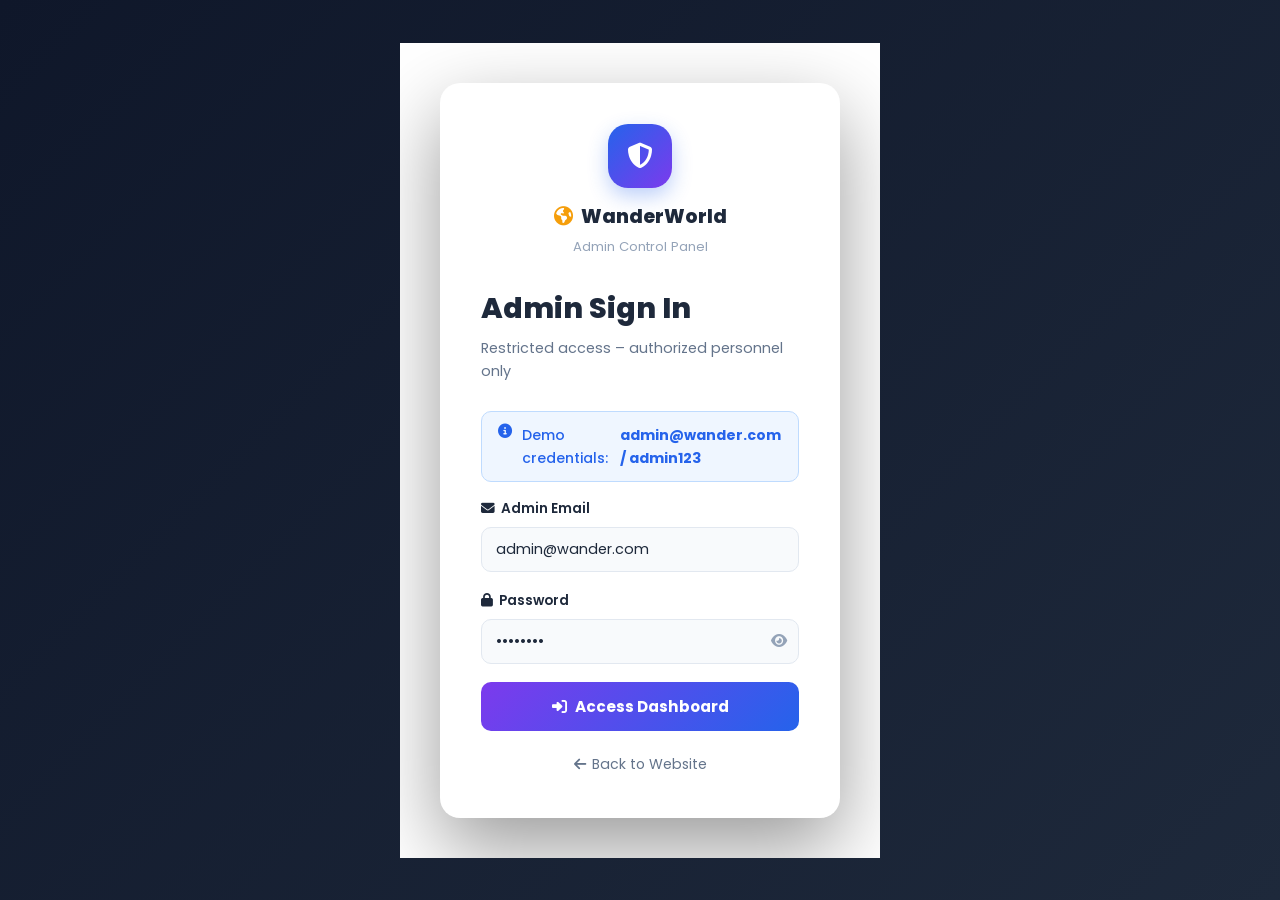
==== pages/admin-dashboard.html @ 701c56c6 "Add files via upload" ====
<!DOCTYPE html>
<html lang="en">
<head>
  <meta charset="UTF-8" />
  <meta name="viewport" content="width=device-width, initial-scale=1.0" />
  <title>Admin Dashboard – WanderWorld</title>
  <link rel="stylesheet" href="../css/main.css" />
  <link rel="stylesheet" href="../css/portal.css" />
  <link rel="stylesheet" href="../css/admin.css" />
  <link href="https://fonts.googleapis.com/css2?family=Poppins:wght@300;400;500;600;700;800&display=swap" rel="stylesheet" />
  <link rel="stylesheet" href="https://cdnjs.cloudflare.com/ajax/libs/font-awesome/6.4.0/css/all.min.css" />
</head>
<body class="portal-body admin-portal">

<div class="portal-layout">
  <!-- ADMIN SIDEBAR -->
  <aside class="sidebar admin-sidebar" id="sidebar">
    <div class="sidebar-header">
      <a href="../index.html" class="logo sidebar-logo"><i class="fas fa-globe-americas"></i> WanderWorld</a>
      <button class="sidebar-close" id="sidebarClose"><i class="fas fa-times"></i></button>
    </div>
    <div class="sidebar-user">
      <div class="sidebar-avatar admin-avatar"><i class="fas fa-shield-alt"></i></div>
      <div class="sidebar-user-info">
        <span class="sidebar-username">Administrator</span>
        <span class="sidebar-role admin-role"><i class="fas fa-crown"></i> Admin</span>
      </div>
    </div>
    <nav class="sidebar-nav">
      <a href="admin-dashboard.html" class="sidebar-link active"><i class="fas fa-tachometer-alt"></i> Dashboard</a>
      <a href="manage-destinations.html" class="sidebar-link"><i class="fas fa-map-marked-alt"></i> Destinations</a>
      <a href="manage-users.html" class="sidebar-link"><i class="fas fa-users"></i> Users</a>
      <div class="sidebar-divider"></div>
      <a href="../index.html" class="sidebar-link"><i class="fas fa-external-link-alt"></i> View Site</a>
      <a href="#" class="sidebar-link" onclick="adminLogout()"><i class="fas fa-sign-out-alt"></i> Logout</a>
    </nav>
  </aside>

  <!-- ADMIN MAIN CONTENT -->
  <main class="portal-main">
    <div class="portal-topbar admin-topbar">
      <button class="sidebar-toggle" id="sidebarToggle"><i class="fas fa-bars"></i></button>
      <div class="portal-topbar-title">
        <h2>Admin Dashboard</h2>
        <span id="adminDate"></span>
      </div>
      <div class="portal-topbar-actions">
        <button class="dark-mode-toggle" id="darkModeToggle"><i class="fas fa-moon"></i></button>
        <a href="manage-destinations.html" class="btn-primary btn-sm"><i class="fas fa-plus"></i> Add Destination</a>
      </div>
    </div>

    <div class="portal-content">
      <!-- Analytics Stats -->
      <div class="stats-row">
        <div class="stat-card">
          <div class="stat-card-icon" style="background: linear-gradient(135deg,#667eea,#764ba2)"><i class="fas fa-map-marked-alt"></i></div>
          <div class="stat-card-info">
            <span class="stat-card-num" id="totalDestinations">0</span>
            <span class="stat-card-label">Total Destinations</span>
          </div>
        </div>
        <div class="stat-card">
          <div class="stat-card-icon" style="background: linear-gradient(135deg,#f093fb,#f5576c)"><i class="fas fa-users"></i></div>
          <div class="stat-card-info">
            <span class="stat-card-num" id="totalUsers">0</span>
            <span class="stat-card-label">Registered Users</span>
          </div>
        </div>
        <div class="stat-card">
          <div class="stat-card-icon" style="background: linear-gradient(135deg,#4facfe,#00f2fe)"><i class="fas fa-globe"></i></div>
          <div class="stat-card-info">
            <span class="stat-card-num" id="totalCountries">0</span>
            <span class="stat-card-label">Countries Covered</span>
          </div>
        </div>
        <div class="stat-card">
          <div class="stat-card-icon" style="background: linear-gradient(135deg,#43e97b,#38f9d7)"><i class="fas fa-star"></i></div>
          <div class="stat-card-info">
            <span class="stat-card-num" id="avgRating">0</span>
            <span class="stat-card-label">Avg. Destination Rating</span>
          </div>
        </div>
      </div>

      <!-- Charts Row -->
      <div class="admin-charts-row">
        <div class="admin-chart-card">
          <h3><i class="fas fa-chart-pie"></i> Destinations by Category</h3>
          <div class="chart-container" id="categoryChart">
            <!-- Chart filled by JS -->
          </div>
        </div>
        <div class="admin-chart-card">
          <h3><i class="fas fa-list"></i> Quick Actions</h3>
          <div class="quick-actions">
            <a href="manage-destinations.html" class="quick-action-btn">
              <i class="fas fa-plus-circle"></i>
              <span>Add New Destination</span>
            </a>
            <a href="manage-destinations.html" class="quick-action-btn">
              <i class="fas fa-edit"></i>
              <span>Manage Destinations</span>
            </a>
            <a href="manage-users.html" class="quick-action-btn">
              <i class="fas fa-users-cog"></i>
              <span>Manage Users</span>
            </a>
            <a href="../index.html" target="_blank" class="quick-action-btn">
              <i class="fas fa-eye"></i>
              <span>Preview Website</span>
            </a>
          </div>
        </div>
      </div>

      <!-- Recent Destinations Table -->
      <div class="admin-table-card">
        <div class="admin-table-header">
          <h3><i class="fas fa-map-marked-alt"></i> Recent Destinations</h3>
          <a href="manage-destinations.html" class="btn-primary btn-sm">Manage All</a>
        </div>
        <div class="table-responsive">
          <table class="admin-table" id="recentDestTable">
            <thead>
              <tr>
                <th>Destination</th>
                <th>Country</th>
                <th>Category</th>
                <th>Rating</th>
                <th>Actions</th>
              </tr>
            </thead>
            <tbody id="recentDestBody">
              <!-- Filled by JS -->
            </tbody>
          </table>
        </div>
      </div>
    </div>
  </main>
</div>

<!-- EDIT MODAL -->
<div class="modal-overlay" id="editModal" style="display:none;">
  <div class="modal">
    <div class="modal-header">
      <h3 id="modalTitle">Edit Destination</h3>
      <button class="modal-close" onclick="closeModal()"><i class="fas fa-times"></i></button>
    </div>
    <div class="modal-body" id="modalBody"><!-- Filled by JS --></div>
  </div>
</div>

<script src="../js/data.js"></script>
<script src="../js/auth.js"></script>
<script src="../js/admin.js"></script>
</body>
</html>
---- css/main.css ----
/* =============================================
   WANDERWORLD – MAIN STYLESHEET
   ============================================= */

/* CSS Variables */
:root {
  --primary: #2563eb;
  --primary-dark: #1d4ed8;
  --primary-light: #eff6ff;
  --secondary: #0ea5e9;
  --accent: #f59e0b;
  --danger: #ef4444;
  --success: #10b981;
  --text-primary: #1e293b;
  --text-secondary: #64748b;
  --text-muted: #94a3b8;
  --bg-primary: #ffffff;
  --bg-secondary: #f8fafc;
  --bg-card: #ffffff;
  --border: #e2e8f0;
  --shadow-sm: 0 1px 3px rgba(0,0,0,.08);
  --shadow: 0 4px 16px rgba(0,0,0,.10);
  --shadow-lg: 0 10px 40px rgba(0,0,0,.15);
  --shadow-xl: 0 20px 60px rgba(0,0,0,.20);
  --radius: 12px;
  --radius-lg: 20px;
  --radius-xl: 28px;
  --transition: all .25s cubic-bezier(.4,0,.2,1);
  --navbar-h: 70px;
}

/* Dark Mode */
body.dark-mode {
  --text-primary: #f1f5f9;
  --text-secondary: #94a3b8;
  --text-muted: #64748b;
  --bg-primary: #0f172a;
  --bg-secondary: #1e293b;
  --bg-card: #1e293b;
  --border: #334155;
  --shadow-sm: 0 1px 3px rgba(0,0,0,.3);
  --shadow: 0 4px 16px rgba(0,0,0,.4);
  --shadow-lg: 0 10px 40px rgba(0,0,0,.5);
  --primary-light: #1e3a5f;
}

/* RESET & BASE */
*, *::before, *::after { box-sizing: border-box; margin: 0; padding: 0; }
html { scroll-behavior: smooth; font-size: 16px; }
body {
  font-family: 'Poppins', sans-serif;
  color: var(--text-primary);
  background: var(--bg-primary);
  line-height: 1.6;
  transition: background .3s, color .3s;
  overflow-x: hidden;
}
a { text-decoration: none; color: inherit; }
img { max-width: 100%; display: block; }
ul { list-style: none; }
button { cursor: pointer; border: none; background: none; font-family: inherit; }
input, select, textarea { font-family: inherit; }

.container { max-width: 1280px; margin: 0 auto; padding: 0 24px; }
.text-center { text-align: center; }
.mt-40 { margin-top: 40px; }

/* =============================================
   NAVBAR
   ============================================= */
.navbar {
  position: fixed;
  top: 0; left: 0; right: 0;
  height: var(--navbar-h);
  background: transparent;
  z-index: 1000;
  transition: var(--transition);
}
.navbar.scrolled {
  background: var(--bg-card);
  box-shadow: var(--shadow);
}
.navbar.scrolled .logo,
.navbar.scrolled .nav-links a { color: var(--text-primary); }
.nav-container {
  max-width: 1280px;
  margin: 0 auto;
  padding: 0 24px;
  height: 100%;
  display: flex;
  align-items: center;
  justify-content: space-between;
  gap: 24px;
}
.logo {
  font-size: 1.4rem;
  font-weight: 800;
  color: #fff;
  display: flex;
  align-items: center;
  gap: 8px;
  white-space: nowrap;
  transition: var(--transition);
}
.logo i { color: var(--accent); }
.nav-links {
  display: flex;
  align-items: center;
  gap: 8px;
}
.nav-links a {
  color: rgba(255,255,255,.85);
  font-weight: 500;
  font-size: .9rem;
  padding: 8px 14px;
  border-radius: 8px;
  transition: var(--transition);
}
.nav-links a:hover, .nav-links a.active {
  color: #fff;
  background: rgba(255,255,255,.15);
}
.btn-nav-login {
  background: rgba(255,255,255,.2) !important;
  border: 1.5px solid rgba(255,255,255,.5) !important;
  color: #fff !important;
  border-radius: 8px !important;
}
.btn-nav-register {
  background: var(--accent) !important;
  color: #fff !important;
  border-radius: 8px !important;
  font-weight: 600 !important;
}
.btn-nav-login:hover { background: rgba(255,255,255,.35) !important; }
.btn-nav-register:hover { background: #d97706 !important; }
.nav-controls { display: flex; align-items: center; gap: 8px; }
.dark-mode-toggle {
  width: 38px; height: 38px;
  border-radius: 50%;
  background: rgba(255,255,255,.15);
  color: #fff;
  display: flex; align-items: center; justify-content: center;
  font-size: .9rem;
  transition: var(--transition);
}
.dark-mode-toggle:hover { background: rgba(255,255,255,.3); }
.hamburger {
  display: none;
  flex-direction: column;
  gap: 5px;
  padding: 8px;
  border-radius: 8px;
  background: rgba(255,255,255,.15);
}
.hamburger span {
  display: block;
  width: 20px; height: 2px;
  background: #fff;
  border-radius: 2px;
  transition: var(--transition);
}

/* Scrolled navbar color fixes */
.navbar.scrolled .btn-nav-login { color: var(--primary) !important; background: var(--primary-light) !important; border-color: var(--primary) !important; }
.navbar.scrolled .btn-nav-register { color: #fff !important; }
.navbar.scrolled .nav-links a { color: var(--text-secondary); }
.navbar.scrolled .nav-links a:hover, .navbar.scrolled .nav-links a.active { color: var(--primary); background: var(--primary-light); }
.navbar.scrolled .dark-mode-toggle { background: var(--bg-secondary); color: var(--text-primary); }
.navbar.scrolled .hamburger { background: var(--bg-secondary); }
.navbar.scrolled .hamburger span { background: var(--text-primary); }
.navbar.scrolled .logo { color: var(--text-primary); }

/* =============================================
   HERO SECTION
   ============================================= */
.hero {
  height: 100vh;
  min-height: 680px;
  position: relative;
  display: flex;
  align-items: center;
  justify-content: center;
  text-align: center;
  overflow: hidden;
}
.hero-slider { position: absolute; inset: 0; }
.hero-slide {
  position: absolute; inset: 0;
  background-size: cover;
  background-position: center;
  opacity: 0;
  transition: opacity 1s ease;
}
.hero-slide.active { opacity: 1; }
.hero-overlay {
  position: absolute; inset: 0;
  background: linear-gradient(to bottom, rgba(10,10,30,.5) 0%, rgba(10,10,30,.7) 100%);
}
.hero-content {
  position: relative;
  z-index: 2;
  max-width: 800px;
  padding: 0 24px;
}
.hero-badge {
  display: inline-flex;
  align-items: center;
  gap: 6px;
  background: rgba(245,158,11,.15);
  border: 1px solid rgba(245,158,11,.4);
  color: #fbbf24;
  padding: 6px 16px;
  border-radius: 999px;
  font-size: .8rem;
  font-weight: 600;
  letter-spacing: .05em;
  margin-bottom: 20px;
}
.hero-content h1 {
  font-size: clamp(2.2rem, 6vw, 4rem);
  font-weight: 800;
  color: #fff;
  line-height: 1.15;
  margin-bottom: 18px;
}
.gradient-text {
  background: linear-gradient(135deg, #60a5fa, #a78bfa, #f59e0b);
  -webkit-background-clip: text;
  -webkit-text-fill-color: transparent;
  background-clip: text;
}
.hero-content p {
  font-size: 1.1rem;
  color: rgba(255,255,255,.8);
  margin-bottom: 32px;
  max-width: 600px;
  margin-left: auto;
  margin-right: auto;
}
.hero-search { margin-bottom: 36px; }
.search-box {
  display: flex;
  align-items: center;
  background: #fff;
  border-radius: 999px;
  padding: 8px 8px 8px 20px;
  box-shadow: var(--shadow-xl);
  max-width: 580px;
  margin: 0 auto;
  gap: 12px;
}
.search-box i { color: var(--text-muted); font-size: 1rem; flex-shrink: 0; }
.search-box input {
  flex: 1;
  border: none;
  outline: none;
  font-size: .95rem;
  color: var(--text-primary);
  background: transparent;
  min-width: 0;
}
.search-box button {
  background: var(--primary);
  color: #fff;
  padding: 10px 24px;
  border-radius: 999px;
  font-weight: 600;
  font-size: .9rem;
  transition: var(--transition);
  white-space: nowrap;
  flex-shrink: 0;
}
.search-box button:hover { background: var(--primary-dark); }
.hero-stats {
  display: flex;
  align-items: center;
  justify-content: center;
  gap: 24px;
  flex-wrap: wrap;
}
.stat { display: flex; flex-direction: column; align-items: center; }
.stat-num { font-size: 1.5rem; font-weight: 800; color: #fff; }
.stat-label { font-size: .75rem; color: rgba(255,255,255,.7); font-weight: 500; }
.stat-divider { width: 1px; height: 40px; background: rgba(255,255,255,.3); }
.hero-scroll-indicator {
  position: absolute;
  bottom: 32px;
  left: 50%;
  transform: translateX(-50%);
  display: flex;
  flex-direction: column;
  align-items: center;
  gap: 6px;
  color: rgba(255,255,255,.6);
  font-size: .75rem;
  z-index: 2;
  animation: bounce 2s infinite;
}
.hero-scroll-indicator i { font-size: .9rem; }
@keyframes bounce {
  0%,100% { transform: translateX(-50%) translateY(0); }
  50% { transform: translateX(-50%) translateY(6px); }
}
.slider-dots {
  position: absolute;
  bottom: 80px;
  left: 50%;
  transform: translateX(-50%);
  display: flex;
  gap: 8px;
  z-index: 2;
}
.slider-dot {
  width: 8px; height: 8px;
  border-radius: 999px;
  background: rgba(255,255,255,.4);
  cursor: pointer;
  transition: var(--transition);
}
.slider-dot.active { background: #fff; width: 24px; }

/* =============================================
   SECTION HEADERS
   ============================================= */
.section-header {
  text-align: center;
  margin-bottom: 48px;
}
.section-tag {
  display: inline-block;
  background: var(--primary-light);
  color: var(--primary);
  padding: 5px 14px;
  border-radius: 999px;
  font-size: .8rem;
  font-weight: 700;
  letter-spacing: .06em;
  text-transform: uppercase;
  margin-bottom: 12px;
}
.section-header h2 {
  font-size: clamp(1.6rem, 3vw, 2.4rem);
  font-weight: 800;
  color: var(--text-primary);
  margin-bottom: 12px;
}
.section-header p {
  color: var(--text-secondary);
  font-size: 1rem;
  max-width: 500px;
  margin: 0 auto;
}

/* =============================================
   CATEGORIES SECTION
   ============================================= */
.categories-section { padding: 80px 0; background: var(--bg-secondary); }
.categories-grid {
  display: grid;
  grid-template-columns: repeat(6, 1fr);
  gap: 16px;
}
.category-card {
  background: var(--bg-card);
  border-radius: var(--radius);
  padding: 24px 16px;
  text-align: center;
  box-shadow: var(--shadow-sm);
  border: 1.5px solid var(--border);
  transition: var(--transition);
  color: var(--text-primary);
  display: flex;
  flex-direction: column;
  align-items: center;
  gap: 8px;
}
.category-card:hover {
  transform: translateY(-6px);
  box-shadow: var(--shadow-lg);
  border-color: var(--primary);
}
.category-icon {
  width: 56px; height: 56px;
  background: linear-gradient(135deg, #2563eb, #0ea5e9);
  border-radius: 16px;
  display: flex;
  align-items: center;
  justify-content: center;
  font-size: 1.4rem;
  color: #fff;
  margin-bottom: 4px;
}
.category-card h3 { font-size: .95rem; font-weight: 700; }
.category-card span { font-size: .8rem; color: var(--text-muted); }

/* =============================================
   DESTINATION CARDS
   ============================================= */
.featured-section { padding: 80px 0; }
.destination-grid {
  display: grid;
  grid-template-columns: repeat(auto-fill, minmax(300px, 1fr));
  gap: 24px;
}
.dest-card {
  background: var(--bg-card);
  border-radius: var(--radius-lg);
  overflow: hidden;
  box-shadow: var(--shadow);
  border: 1.5px solid var(--border);
  transition: var(--transition);
  position: relative;
}
.dest-card:hover { transform: translateY(-8px); box-shadow: var(--shadow-xl); }
.dest-card-img-wrap { position: relative; height: 220px; overflow: hidden; }
.dest-card-img-wrap img {
  width: 100%; height: 100%;
  object-fit: cover;
  transition: transform .6s ease;
}
.dest-card:hover .dest-card-img-wrap img { transform: scale(1.08); }
.dest-card-category {
  position: absolute;
  top: 14px; left: 14px;
  background: rgba(0,0,0,.55);
  backdrop-filter: blur(6px);
  color: #fff;
  padding: 4px 12px;
  border-radius: 999px;
  font-size: .75rem;
  font-weight: 600;
  text-transform: capitalize;
}
.dest-card-fav {
  position: absolute;
  top: 14px; right: 14px;
  width: 36px; height: 36px;
  background: rgba(255,255,255,.9);
  border-radius: 50%;
  display: flex;
  align-items: center;
  justify-content: center;
  font-size: .9rem;
  color: var(--text-muted);
  box-shadow: var(--shadow-sm);
  cursor: pointer;
  transition: var(--transition);
  border: none;
}
.dest-card-fav:hover, .dest-card-fav.active { color: #ef4444; background: #fff; }
.dest-card-fav.active { color: #ef4444; }
.dest-card-body { padding: 18px; }
.dest-card-rating {
  display: flex;
  align-items: center;
  gap: 6px;
  margin-bottom: 8px;
}
.stars { color: #f59e0b; font-size: .85rem; }
.rating-num { font-size: .85rem; font-weight: 600; color: var(--text-primary); }
.dest-card-body h3 {
  font-size: 1.1rem;
  font-weight: 700;
  color: var(--text-primary);
  margin-bottom: 4px;
}
.dest-card-location {
  display: flex;
  align-items: center;
  gap: 5px;
  color: var(--text-muted);
  font-size: .82rem;
  margin-bottom: 10px;
}
.dest-card-location i { color: var(--primary); }
.dest-card-desc {
  font-size: .87rem;
  color: var(--text-secondary);
  line-height: 1.5;
  margin-bottom: 16px;
  display: -webkit-box;
  -webkit-line-clamp: 2;
  -webkit-box-orient: vertical;
  overflow: hidden;
}
.dest-card-actions { display: flex; gap: 10px; }
.btn-view-details {
  flex: 1;
  text-align: center;
  padding: 10px;
  background: var(--primary);
  color: #fff;
  border-radius: 10px;
  font-weight: 600;
  font-size: .85rem;
  transition: var(--transition);
}
.btn-view-details:hover { background: var(--primary-dark); }

/* =============================================
   BUTTONS
   ============================================= */
.btn-primary {
  display: inline-flex;
  align-items: center;
  gap: 8px;
  background: var(--primary);
  color: #fff;
  padding: 12px 28px;
  border-radius: 10px;
  font-weight: 600;
  font-size: .95rem;
  transition: var(--transition);
  border: none;
  cursor: pointer;
}
.btn-primary:hover { background: var(--primary-dark); transform: translateY(-2px); box-shadow: 0 8px 20px rgba(37,99,235,.3); }
.btn-secondary {
  display: inline-flex;
  align-items: center;
  gap: 8px;
  background: var(--bg-secondary);
  color: var(--text-primary);
  padding: 12px 28px;
  border-radius: 10px;
  font-weight: 600;
  font-size: .95rem;
  transition: var(--transition);
  border: 1.5px solid var(--border);
  cursor: pointer;
}
.btn-secondary:hover { background: var(--border); }
.btn-secondary-outline {
  display: inline-flex;
  align-items: center;
  gap: 8px;
  background: transparent;
  color: #fff;
  padding: 12px 28px;
  border-radius: 10px;
  font-weight: 600;
  font-size: .95rem;
  transition: var(--transition);
  border: 2px solid rgba(255,255,255,.5);
  cursor: pointer;
}
.btn-secondary-outline:hover { border-color: #fff; background: rgba(255,255,255,.1); }
.btn-danger {
  display: inline-flex;
  align-items: center;
  gap: 8px;
  background: var(--danger);
  color: #fff;
  padding: 10px 20px;
  border-radius: 8px;
  font-weight: 600;
  font-size: .9rem;
  transition: var(--transition);
  border: none;
  cursor: pointer;
}
.btn-danger:hover { background: #dc2626; }
.btn-sm { padding: 8px 16px !important; font-size: .85rem !important; }
.btn-text {
  display: inline-flex;
  align-items: center;
  gap: 6px;
  color: var(--primary);
  font-weight: 600;
  font-size: .9rem;
  transition: var(--transition);
}
.btn-text:hover { gap: 10px; }

/* =============================================
   FEATURES SECTION
   ============================================= */
.features-section { padding: 80px 0; background: var(--bg-secondary); }
.features-grid {
  display: grid;
  grid-template-columns: repeat(4, 1fr);
  gap: 24px;
}
.feature-card {
  background: var(--bg-card);
  border-radius: var(--radius-lg);
  padding: 32px 24px;
  text-align: center;
  box-shadow: var(--shadow-sm);
  border: 1.5px solid var(--border);
  transition: var(--transition);
}
.feature-card:hover { transform: translateY(-6px); box-shadow: var(--shadow-lg); border-color: var(--primary); }
.feature-icon {
  width: 64px; height: 64px;
  background: linear-gradient(135deg, var(--primary), var(--secondary));
  border-radius: 20px;
  display: flex;
  align-items: center;
  justify-content: center;
  font-size: 1.5rem;
  color: #fff;
  margin: 0 auto 20px;
}
.feature-card h3 { font-size: 1rem; font-weight: 700; margin-bottom: 10px; }
.feature-card p { font-size: .87rem; color: var(--text-secondary); line-height: 1.6; }

/* =============================================
   CTA SECTION
   ============================================= */
.cta-section {
  padding: 80px 0;
  background: linear-gradient(135deg, var(--primary), #7c3aed);
  position: relative;
  overflow: hidden;
}
.cta-section::before {
  content: '';
  position: absolute;
  inset: 0;
  background: url('data:image/svg+xml,<svg xmlns="http://www.w3.org/2000/svg" viewBox="0 0 100 100"><circle cx="20" cy="20" r="40" fill="rgba(255,255,255,.05)"/><circle cx="80" cy="80" r="40" fill="rgba(255,255,255,.05)"/></svg>');
}
.cta-content {
  position: relative;
  text-align: center;
}
.cta-content h2 { font-size: 2.2rem; font-weight: 800; color: #fff; margin-bottom: 12px; }
.cta-content p { color: rgba(255,255,255,.8); font-size: 1rem; margin-bottom: 32px; }
.cta-actions { display: flex; gap: 16px; justify-content: center; flex-wrap: wrap; }
.cta-actions .btn-primary { background: #fff; color: var(--primary); }
.cta-actions .btn-primary:hover { background: #f0f4ff; box-shadow: 0 8px 20px rgba(0,0,0,.2); }

/* =============================================
   ABOUT SECTION
   ============================================= */
.about-section { padding: 80px 0; }
.about-grid {
  display: grid;
  grid-template-columns: 1fr 1fr;
  gap: 64px;
  align-items: center;
}
.about-image-grid { position: relative; }
.about-img-main {
  width: 100%;
  border-radius: var(--radius-xl);
  box-shadow: var(--shadow-xl);
  aspect-ratio: 4/3;
  object-fit: cover;
}
.about-img-secondary {
  position: absolute;
  bottom: -24px;
  right: -24px;
  width: 48%;
  border-radius: var(--radius-lg);
  box-shadow: var(--shadow-xl);
  border: 4px solid var(--bg-primary);
  aspect-ratio: 4/3;
  object-fit: cover;
}
.about-content { padding-left: 16px; }
.about-content h2 { font-size: 2rem; font-weight: 800; color: var(--text-primary); margin-bottom: 16px; }
.about-content p { color: var(--text-secondary); margin-bottom: 16px; line-height: 1.7; }
.about-features { display: grid; grid-template-columns: 1fr 1fr; gap: 10px; margin-top: 24px; }
.about-feature {
  display: flex;
  align-items: center;
  gap: 8px;
  font-size: .88rem;
  font-weight: 500;
  color: var(--text-primary);
}
.about-feature i { color: var(--success); font-size: .9rem; }

/* =============================================
   PAGE HERO
   ============================================= */
.page-hero {
  min-height: 280px;
  background-size: cover;
  background-position: center;
  position: relative;
  display: flex;
  align-items: center;
  justify-content: center;
  text-align: center;
  padding-top: var(--navbar-h);
}
.page-hero-overlay {
  position: absolute; inset: 0;
  background: linear-gradient(to bottom, rgba(10,10,30,.65), rgba(10,10,30,.75));
}
.page-hero-content {
  position: relative;
  z-index: 2;
  color: #fff;
}
.page-hero-content h1 { font-size: 2.4rem; font-weight: 800; margin-bottom: 8px; }
.page-hero-content p { color: rgba(255,255,255,.8); font-size: 1.05rem; }

/* =============================================
   DESTINATIONS PAGE FILTER BAR
   ============================================= */
.destinations-page { padding: 48px 0 80px; }
.filter-bar {
  display: flex;
  gap: 16px;
  align-items: center;
  flex-wrap: wrap;
  background: var(--bg-card);
  padding: 20px 24px;
  border-radius: var(--radius-lg);
  box-shadow: var(--shadow-sm);
  border: 1.5px solid var(--border);
  margin-bottom: 32px;
}
.search-filter {
  flex: 1;
  min-width: 220px;
  display: flex;
  align-items: center;
  gap: 10px;
  background: var(--bg-secondary);
  border: 1.5px solid var(--border);
  border-radius: 10px;
  padding: 10px 14px;
}
.search-filter i { color: var(--text-muted); }
.search-filter input { flex: 1; border: none; outline: none; background: transparent; color: var(--text-primary); font-size: .9rem; }
.filter-controls { display: flex; gap: 10px; flex-wrap: wrap; }
.filter-controls select, select {
  padding: 10px 14px;
  border: 1.5px solid var(--border);
  border-radius: 10px;
  background: var(--bg-secondary);
  color: var(--text-primary);
  font-size: .87rem;
  font-family: inherit;
  outline: none;
  cursor: pointer;
  transition: var(--transition);
}
.filter-controls select:focus { border-color: var(--primary); }
.results-info { color: var(--text-muted); font-size: .87rem; margin-bottom: 16px; }
.no-results {
  text-align: center;
  padding: 64px 24px;
}
.no-results i { font-size: 3rem; color: var(--text-muted); margin-bottom: 16px; }
.no-results h3 { font-size: 1.2rem; color: var(--text-secondary); margin-bottom: 8px; }
.no-results p { color: var(--text-muted); margin-bottom: 24px; }

/* =============================================
   DESTINATION DETAIL PAGE
   ============================================= */
.detail-hero {
  height: 60vh;
  min-height: 400px;
  background-size: cover;
  background-position: center;
  position: relative;
  padding-top: var(--navbar-h);
  display: flex;
  align-items: flex-end;
}
.detail-hero-overlay {
  position: absolute; inset: 0;
  background: linear-gradient(to top, rgba(0,0,0,.85) 0%, rgba(0,0,0,.2) 60%);
}
.detail-hero-content {
  position: relative;
  z-index: 2;
  color: #fff;
  padding: 40px 24px;
  max-width: 1280px;
  width: 100%;
  margin: 0 auto;
}
.detail-breadcrumb { font-size: .83rem; color: rgba(255,255,255,.7); margin-bottom: 10px; }
.detail-breadcrumb a { color: rgba(255,255,255,.7); }
.detail-breadcrumb a:hover { color: #fff; }
.detail-hero-content h1 { font-size: 2.4rem; font-weight: 800; margin-bottom: 10px; }
.detail-meta { display: flex; gap: 20px; flex-wrap: wrap; align-items: center; }
.detail-meta-item { display: flex; align-items: center; gap: 6px; font-size: .9rem; color: rgba(255,255,255,.85); }
.detail-meta-item i { color: var(--accent); }
.detail-rating-badge {
  display: flex;
  align-items: center;
  gap: 6px;
  background: rgba(245,158,11,.2);
  border: 1px solid rgba(245,158,11,.4);
  color: #fbbf24;
  padding: 5px 14px;
  border-radius: 999px;
  font-weight: 700;
}

.detail-content { padding: 48px 0 80px; }
.detail-grid {
  display: grid;
  grid-template-columns: 1fr 380px;
  gap: 40px;
}
.detail-main {}
.detail-main h2 { font-size: 1.4rem; font-weight: 700; margin-bottom: 16px; display: flex; align-items: center; gap: 8px; }
.detail-main h2 i { color: var(--primary); }
.detail-main p { color: var(--text-secondary); line-height: 1.8; margin-bottom: 24px; }
.highlights-grid { display: grid; grid-template-columns: repeat(2, 1fr); gap: 10px; margin-bottom: 32px; }
.highlight-item {
  display: flex;
  align-items: center;
  gap: 10px;
  padding: 12px 16px;
  background: var(--bg-secondary);
  border-radius: 10px;
  border: 1.5px solid var(--border);
  font-size: .88rem;
  font-weight: 500;
}
.highlight-item i { color: var(--primary); }

.detail-sidebar {}
.detail-info-card {
  background: var(--bg-card);
  border-radius: var(--radius-lg);
  padding: 24px;
  box-shadow: var(--shadow);
  border: 1.5px solid var(--border);
  margin-bottom: 20px;
}
.detail-info-card h3 { font-size: 1.05rem; font-weight: 700; margin-bottom: 16px; }
.info-row {
  display: flex;
  align-items: center;
  gap: 12px;
  padding: 12px 0;
  border-bottom: 1px solid var(--border);
}
.info-row:last-child { border-bottom: none; padding-bottom: 0; }
.info-row-icon { width: 36px; height: 36px; background: var(--primary-light); border-radius: 10px; display: flex; align-items: center; justify-content: center; color: var(--primary); font-size: .9rem; flex-shrink: 0; }
.info-row-text span:first-child { display: block; font-size: .75rem; color: var(--text-muted); font-weight: 500; }
.info-row-text span:last-child { display: block; font-size: .9rem; font-weight: 600; color: var(--text-primary); }

.detail-actions { display: flex; flex-direction: column; gap: 10px; }
.btn-fav-detail {
  display: flex;
  align-items: center;
  justify-content: center;
  gap: 8px;
  padding: 12px;
  border-radius: 10px;
  font-weight: 600;
  font-size: .9rem;
  border: 2px solid var(--border);
  background: var(--bg-card);
  color: var(--text-primary);
  transition: var(--transition);
  cursor: pointer;
}
.btn-fav-detail:hover, .btn-fav-detail.active { border-color: #ef4444; color: #ef4444; background: #fff5f5; }
.btn-fav-detail.active i { animation: heartbeat .3s ease; }
@keyframes heartbeat {
  0% { transform: scale(1); }
  50% { transform: scale(1.3); }
  100% { transform: scale(1); }
}

/* =============================================
   FOOTER
   ============================================= */
.footer { background: #0f172a; color: #94a3b8; padding: 64px 0 0; }
.footer-grid {
  display: grid;
  grid-template-columns: 2fr 1fr 1fr 1fr;
  gap: 48px;
  margin-bottom: 48px;
}
.footer-brand .logo { color: #fff; margin-bottom: 14px; font-size: 1.2rem; }
.footer-brand p { font-size: .85rem; line-height: 1.7; max-width: 260px; }
.social-links { display: flex; gap: 10px; margin-top: 20px; }
.social-links a {
  width: 36px; height: 36px;
  background: rgba(255,255,255,.1);
  border-radius: 8px;
  display: flex;
  align-items: center;
  justify-content: center;
  font-size: .85rem;
  color: #94a3b8;
  transition: var(--transition);
}
.social-links a:hover { background: var(--primary); color: #fff; }
.footer-links h4 { font-size: .95rem; font-weight: 700; color: #fff; margin-bottom: 18px; }
.footer-links ul { display: flex; flex-direction: column; gap: 10px; }
.footer-links a { font-size: .85rem; transition: var(--transition); }
.footer-links a:hover { color: #fff; }
.footer-bottom {
  border-top: 1px solid rgba(255,255,255,.1);
  padding: 20px 0;
  text-align: center;
  font-size: .83rem;
}

/* =============================================
   ALERTS
   ============================================= */
.alert {
  padding: 12px 16px;
  border-radius: 10px;
  font-size: .88rem;
  font-weight: 500;
  margin-bottom: 16px;
  display: flex;
  align-items: flex-start;
  gap: 10px;
}
.alert-error { background: #fef2f2; color: #dc2626; border: 1px solid #fecaca; }
.alert-success { background: #f0fdf4; color: #16a34a; border: 1px solid #bbf7d0; }
.alert-info { background: #eff6ff; color: #2563eb; border: 1px solid #bfdbfe; }

/* FORM ELEMENTS (shared) */
.form-group { margin-bottom: 18px; }
.form-group label {
  display: flex;
  align-items: center;
  gap: 6px;
  font-size: .85rem;
  font-weight: 600;
  color: var(--text-primary);
  margin-bottom: 7px;
}
.form-group input, .form-group select, .form-group textarea {
  width: 100%;
  padding: 11px 14px;
  border: 1.5px solid var(--border);
  border-radius: 10px;
  font-family: inherit;
  font-size: .9rem;
  color: var(--text-primary);
  background: var(--bg-secondary);
  outline: none;
  transition: var(--transition);
}
.form-group input:focus, .form-group select:focus, .form-group textarea:focus {
  border-color: var(--primary);
  background: var(--bg-card);
  box-shadow: 0 0 0 3px rgba(37,99,235,.1);
}
.form-row { display: grid; grid-template-columns: 1fr 1fr; gap: 16px; }

/* =============================================
   TOAST NOTIFICATION
   ============================================= */
.toast {
  position: fixed;
  bottom: 24px;
  right: 24px;
  background: var(--text-primary);
  color: var(--bg-card);
  padding: 14px 20px;
  border-radius: 12px;
  box-shadow: var(--shadow-xl);
  display: flex;
  align-items: center;
  gap: 10px;
  font-size: .9rem;
  font-weight: 500;
  z-index: 9999;
  transform: translateY(100px);
  opacity: 0;
  transition: all .3s cubic-bezier(.34,1.56,.64,1);
  max-width: 360px;
}
.toast.show { transform: translateY(0); opacity: 1; }
.toast.toast-success { background: var(--success); color: #fff; }
.toast.toast-error { background: var(--danger); color: #fff; }
.toast.toast-info { background: var(--primary); color: #fff; }

/* Loading Spinner */
.spinner {
  display: inline-block;
  width: 18px; height: 18px;
  border: 2px solid rgba(255,255,255,.3);
  border-top-color: #fff;
  border-radius: 50%;
  animation: spin .6s linear infinite;
}
@keyframes spin { to { transform: rotate(360deg); } }
---- css/portal.css ----
/* =============================================
   PORTAL (USER & ADMIN) STYLESHEET
   ============================================= */

.portal-body { background: var(--bg-secondary); min-height: 100vh; }
.portal-layout { display: flex; min-height: 100vh; }

/* =============================================
   SIDEBAR
   ============================================= */
.sidebar {
  width: 260px;
  min-height: 100vh;
  background: var(--bg-card);
  border-right: 1.5px solid var(--border);
  display: flex;
  flex-direction: column;
  position: fixed;
  top: 0; left: 0; bottom: 0;
  z-index: 500;
  transition: transform .3s ease;
  overflow-y: auto;
}
.sidebar-header {
  padding: 20px 20px 0;
  display: flex;
  align-items: center;
  justify-content: space-between;
}
.sidebar-logo { font-size: 1.1rem !important; color: var(--text-primary) !important; }
.sidebar-close {
  display: none;
  width: 32px; height: 32px;
  border-radius: 8px;
  background: var(--bg-secondary);
  color: var(--text-secondary);
  align-items: center;
  justify-content: center;
  font-size: .85rem;
  transition: var(--transition);
}
.sidebar-close:hover { background: var(--border); }
.sidebar-user {
  display: flex;
  align-items: center;
  gap: 12px;
  padding: 20px;
  margin: 8px 12px;
  background: var(--bg-secondary);
  border-radius: var(--radius);
  border: 1.5px solid var(--border);
}
.sidebar-avatar {
  width: 42px; height: 42px;
  background: linear-gradient(135deg, #2563eb, #7c3aed);
  border-radius: 12px;
  display: flex;
  align-items: center;
  justify-content: center;
  font-size: 1rem;
  font-weight: 700;
  color: #fff;
  flex-shrink: 0;
}
.sidebar-user-info { min-width: 0; }
.sidebar-username {
  display: block;
  font-size: .9rem;
  font-weight: 700;
  color: var(--text-primary);
  white-space: nowrap;
  overflow: hidden;
  text-overflow: ellipsis;
}
.sidebar-role { display: block; font-size: .75rem; color: var(--text-muted); }
.sidebar-nav {
  padding: 12px;
  display: flex;
  flex-direction: column;
  gap: 2px;
  flex: 1;
}
.sidebar-link {
  display: flex;
  align-items: center;
  gap: 12px;
  padding: 11px 14px;
  border-radius: 10px;
  color: var(--text-secondary);
  font-size: .9rem;
  font-weight: 500;
  transition: var(--transition);
}
.sidebar-link i { width: 18px; text-align: center; font-size: .9rem; flex-shrink: 0; }
.sidebar-link:hover { background: var(--bg-secondary); color: var(--text-primary); }
.sidebar-link.active { background: var(--primary-light); color: var(--primary); font-weight: 600; }
.sidebar-divider { height: 1px; background: var(--border); margin: 8px 0; }

/* =============================================
   MAIN CONTENT AREA
   ============================================= */
.portal-main {
  flex: 1;
  margin-left: 260px;
  min-height: 100vh;
  display: flex;
  flex-direction: column;
}
.portal-topbar {
  position: sticky;
  top: 0;
  z-index: 100;
  background: var(--bg-card);
  border-bottom: 1.5px solid var(--border);
  padding: 14px 28px;
  display: flex;
  align-items: center;
  gap: 16px;
  box-shadow: var(--shadow-sm);
}
.sidebar-toggle {
  display: none;
  width: 38px; height: 38px;
  border-radius: 10px;
  background: var(--bg-secondary);
  color: var(--text-primary);
  align-items: center;
  justify-content: center;
  font-size: 1rem;
  transition: var(--transition);
  flex-shrink: 0;
}
.sidebar-toggle:hover { background: var(--border); }
.portal-topbar-title { flex: 1; min-width: 0; }
.portal-topbar-title h2 {
  font-size: 1.15rem;
  font-weight: 700;
  color: var(--text-primary);
  line-height: 1.2;
}
.portal-topbar-title span { font-size: .8rem; color: var(--text-muted); }
.portal-topbar-actions { display: flex; align-items: center; gap: 10px; flex-shrink: 0; }
.portal-topbar-actions .dark-mode-toggle {
  background: var(--bg-secondary);
  color: var(--text-primary);
  border: 1.5px solid var(--border);
}
.portal-content { flex: 1; padding: 28px; }

/* =============================================
   STATS CARDS
   ============================================= */
.stats-row {
  display: grid;
  grid-template-columns: repeat(4, 1fr);
  gap: 18px;
  margin-bottom: 28px;
}
.stat-card {
  background: var(--bg-card);
  border-radius: var(--radius-lg);
  padding: 20px;
  display: flex;
  align-items: center;
  gap: 14px;
  box-shadow: var(--shadow-sm);
  border: 1.5px solid var(--border);
  transition: var(--transition);
}
.stat-card:hover { transform: translateY(-3px); box-shadow: var(--shadow); }
.stat-card-icon {
  width: 48px; height: 48px;
  border-radius: 14px;
  display: flex;
  align-items: center;
  justify-content: center;
  font-size: 1.2rem;
  color: #fff;
  flex-shrink: 0;
}
.stat-card-num { display: block; font-size: 1.5rem; font-weight: 800; color: var(--text-primary); line-height: 1.1; }
.stat-card-label { display: block; font-size: .75rem; color: var(--text-muted); font-weight: 500; margin-top: 2px; }

/* =============================================
   PORTAL SECTIONS
   ============================================= */
.portal-section {
  background: var(--bg-card);
  border-radius: var(--radius-lg);
  padding: 24px;
  border: 1.5px solid var(--border);
  margin-bottom: 24px;
  box-shadow: var(--shadow-sm);
}
.portal-section-header {
  display: flex;
  align-items: center;
  justify-content: space-between;
  margin-bottom: 20px;
}
.portal-section-header h3 {
  font-size: 1rem;
  font-weight: 700;
  color: var(--text-primary);
  display: flex;
  align-items: center;
  gap: 8px;
}
.portal-section-header h3 i { color: var(--primary); }

/* =============================================
   EMPTY STATE
   ============================================= */
.empty-state {
  text-align: center;
  padding: 48px 24px;
  color: var(--text-muted);
}
.empty-state i { font-size: 3rem; margin-bottom: 16px; color: var(--text-muted); }
.empty-state h4 { font-size: 1.05rem; color: var(--text-secondary); margin-bottom: 8px; }
.empty-state p { font-size: .88rem; margin-bottom: 20px; }

/* =============================================
   PROFILE PAGE
   ============================================= */
.profile-grid {
  display: grid;
  grid-template-columns: 300px 1fr;
  gap: 24px;
}
.profile-card {
  background: var(--bg-card);
  border-radius: var(--radius-lg);
  padding: 28px;
  border: 1.5px solid var(--border);
  box-shadow: var(--shadow-sm);
  text-align: center;
  height: fit-content;
}
.profile-avatar-large {
  width: 80px; height: 80px;
  background: linear-gradient(135deg, #2563eb, #7c3aed);
  border-radius: 24px;
  display: inline-flex;
  align-items: center;
  justify-content: center;
  font-size: 1.8rem;
  font-weight: 800;
  color: #fff;
  margin-bottom: 16px;
}
.profile-card h3 { font-size: 1.1rem; font-weight: 700; color: var(--text-primary); margin-bottom: 4px; }
.profile-email { font-size: .83rem; color: var(--text-muted); margin-bottom: 12px; }
.profile-badge {
  display: inline-flex;
  align-items: center;
  gap: 5px;
  background: linear-gradient(135deg, #fef3c7, #fde68a);
  color: #92400e;
  padding: 4px 12px;
  border-radius: 999px;
  font-size: .75rem;
  font-weight: 700;
  margin-bottom: 6px;
}
.profile-since { font-size: .78rem; color: var(--text-muted); }
.profile-quick-stats {
  display: flex;
  justify-content: center;
  gap: 24px;
  margin-top: 20px;
  padding-top: 20px;
  border-top: 1px solid var(--border);
}
.profile-stat {}
.profile-stat-num { display: block; font-size: 1.3rem; font-weight: 800; color: var(--text-primary); }
.profile-stat-label { display: block; font-size: .75rem; color: var(--text-muted); }
.profile-edit-card {
  background: var(--bg-card);
  border-radius: var(--radius-lg);
  padding: 28px;
  border: 1.5px solid var(--border);
  box-shadow: var(--shadow-sm);
}
.tabs { display: flex; gap: 4px; margin-bottom: 24px; background: var(--bg-secondary); padding: 4px; border-radius: 10px; }
.tab-btn {
  flex: 1;
  padding: 8px 16px;
  border-radius: 8px;
  font-size: .88rem;
  font-weight: 600;
  color: var(--text-secondary);
  background: transparent;
  transition: var(--transition);
  font-family: inherit;
  cursor: pointer;
  border: none;
}
.tab-btn.active { background: var(--bg-card); color: var(--primary); box-shadow: var(--shadow-sm); }
.tab-content { display: none; }
.tab-content.active { display: block; }

/* =============================================
   MODAL
   ============================================= */
.modal-overlay {
  position: fixed;
  inset: 0;
  background: rgba(0,0,0,.6);
  backdrop-filter: blur(4px);
  z-index: 1000;
  display: flex;
  align-items: center;
  justify-content: center;
  padding: 20px;
  animation: fadeIn .2s ease;
}
@keyframes fadeIn { from { opacity: 0; } to { opacity: 1; } }
.modal {
  background: var(--bg-card);
  border-radius: var(--radius-xl);
  box-shadow: var(--shadow-xl);
  width: 100%;
  max-width: 580px;
  max-height: 90vh;
  overflow-y: auto;
  animation: slideUp .25s ease;
}
@keyframes slideUp { from { transform: translateY(20px); opacity: 0; } to { transform: translateY(0); opacity: 1; } }
.modal-large { max-width: 720px; }
.modal-sm { max-width: 420px; }
.modal-header {
  display: flex;
  align-items: center;
  justify-content: space-between;
  padding: 20px 24px;
  border-bottom: 1.5px solid var(--border);
}
.modal-header h3 { font-size: 1.05rem; font-weight: 700; display: flex; align-items: center; gap: 8px; }
.modal-close {
  width: 32px; height: 32px;
  border-radius: 8px;
  background: var(--bg-secondary);
  color: var(--text-secondary);
  display: flex;
  align-items: center;
  justify-content: center;
  transition: var(--transition);
  font-size: .85rem;
  cursor: pointer;
  border: none;
}
.modal-close:hover { background: var(--border); color: var(--danger); }
.modal-body { padding: 24px; }
.modal-footer {
  display: flex;
  justify-content: flex-end;
  gap: 10px;
  margin-top: 24px;
  padding-top: 16px;
  border-top: 1.5px solid var(--border);
}
---- css/admin.css ----
/* =============================================
   ADMIN PORTAL STYLESHEET
   ============================================= */

.admin-portal { background: #f0f2f8; }
.admin-portal.dark-mode { background: #0a0f1e; }
.admin-sidebar { background: #0f172a; border-right-color: rgba(255,255,255,.06); }
.admin-sidebar .logo { color: #fff !important; }
.admin-sidebar .sidebar-user { background: rgba(255,255,255,.06); border-color: rgba(255,255,255,.1); }
.admin-sidebar .sidebar-username { color: #f1f5f9; }
.admin-sidebar .sidebar-role { color: #64748b; }
.admin-sidebar .sidebar-link { color: #94a3b8; }
.admin-sidebar .sidebar-link:hover { background: rgba(255,255,255,.07); color: #f1f5f9; }
.admin-sidebar .sidebar-link.active { background: rgba(37,99,235,.2); color: #60a5fa; }
.admin-sidebar .sidebar-divider { background: rgba(255,255,255,.08); }
.admin-avatar {
  background: linear-gradient(135deg, #7c3aed, #2563eb) !important;
}
.admin-role { color: #a78bfa !important; font-weight: 600 !important; }

.admin-topbar { background: var(--bg-card); }

/* =============================================
   ADMIN TABLE
   ============================================= */
.admin-table-card {
  background: var(--bg-card);
  border-radius: var(--radius-lg);
  border: 1.5px solid var(--border);
  box-shadow: var(--shadow-sm);
  overflow: hidden;
  margin-bottom: 24px;
}
.admin-table-header {
  display: flex;
  align-items: center;
  justify-content: space-between;
  gap: 12px;
  padding: 16px 20px;
  border-bottom: 1.5px solid var(--border);
  flex-wrap: wrap;
}
.admin-table-header h3 { font-size: 1rem; font-weight: 700; display: flex; align-items: center; gap: 8px; }
.admin-table-header h3 i { color: var(--primary); }
.table-search {
  flex: 1;
  min-width: 200px;
  max-width: 320px;
  display: flex;
  align-items: center;
  gap: 10px;
  background: var(--bg-secondary);
  border: 1.5px solid var(--border);
  border-radius: 10px;
  padding: 8px 12px;
}
.table-search i { color: var(--text-muted); font-size: .85rem; }
.table-search input {
  flex: 1;
  border: none;
  outline: none;
  background: transparent;
  color: var(--text-primary);
  font-size: .88rem;
  font-family: inherit;
}
.table-filter select {
  padding: 8px 12px;
  border: 1.5px solid var(--border);
  border-radius: 10px;
  background: var(--bg-secondary);
  color: var(--text-primary);
  font-size: .85rem;
  font-family: inherit;
  outline: none;
  cursor: pointer;
}
.table-responsive { overflow-x: auto; }
.admin-table {
  width: 100%;
  border-collapse: collapse;
  font-size: .88rem;
}
.admin-table th {
  background: var(--bg-secondary);
  padding: 12px 16px;
  text-align: left;
  font-weight: 700;
  font-size: .8rem;
  color: var(--text-muted);
  letter-spacing: .04em;
  text-transform: uppercase;
  white-space: nowrap;
  border-bottom: 1.5px solid var(--border);
}
.admin-table td {
  padding: 12px 16px;
  border-bottom: 1px solid var(--border);
  color: var(--text-primary);
  vertical-align: middle;
}
.admin-table tr:last-child td { border-bottom: none; }
.admin-table tr:hover td { background: var(--bg-secondary); }
.table-thumbnail {
  width: 48px; height: 48px;
  border-radius: 10px;
  object-fit: cover;
  border: 1.5px solid var(--border);
}
.category-badge {
  display: inline-flex;
  align-items: center;
  gap: 5px;
  padding: 3px 10px;
  border-radius: 999px;
  font-size: .75rem;
  font-weight: 700;
  text-transform: capitalize;
  background: var(--primary-light);
  color: var(--primary);
}
.category-badge.beach { background: #ecfdf5; color: #059669; }
.category-badge.mountain { background: #f0f9ff; color: #0369a1; }
.category-badge.city { background: #fafafa; color: #374151; border: 1px solid #e5e7eb; }
.category-badge.cultural { background: #fef3c7; color: #92400e; }
.category-badge.adventure { background: #fff7ed; color: #c2410c; }
.category-badge.nature { background: #f0fdf4; color: #15803d; }
.rating-cell {
  display: flex;
  align-items: center;
  gap: 5px;
  font-weight: 600;
}
.rating-cell i { color: #f59e0b; }
.table-actions { display: flex; gap: 6px; }
.btn-edit {
  padding: 6px 12px;
  background: var(--primary-light);
  color: var(--primary);
  border-radius: 7px;
  font-size: .78rem;
  font-weight: 600;
  border: none;
  cursor: pointer;
  transition: var(--transition);
  font-family: inherit;
  display: inline-flex;
  align-items: center;
  gap: 5px;
}
.btn-edit:hover { background: var(--primary); color: #fff; }
.btn-delete {
  padding: 6px 12px;
  background: #fef2f2;
  color: #dc2626;
  border-radius: 7px;
  font-size: .78rem;
  font-weight: 600;
  border: none;
  cursor: pointer;
  transition: var(--transition);
  font-family: inherit;
  display: inline-flex;
  align-items: center;
  gap: 5px;
}
.btn-delete:hover { background: #dc2626; color: #fff; }
.table-footer {
  padding: 12px 20px;
  border-top: 1.5px solid var(--border);
  font-size: .82rem;
  color: var(--text-muted);
  background: var(--bg-secondary);
}

/* =============================================
   ADMIN CHARTS & ANALYTICS
   ============================================= */
.admin-charts-row {
  display: grid;
  grid-template-columns: 1fr 1fr;
  gap: 18px;
  margin-bottom: 24px;
}
.admin-chart-card {
  background: var(--bg-card);
  border-radius: var(--radius-lg);
  padding: 24px;
  border: 1.5px solid var(--border);
  box-shadow: var(--shadow-sm);
}
.admin-chart-card h3 {
  font-size: 1rem;
  font-weight: 700;
  margin-bottom: 20px;
  display: flex;
  align-items: center;
  gap: 8px;
}
.admin-chart-card h3 i { color: var(--primary); }
.chart-container { min-height: 180px; }
.chart-bar-item { margin-bottom: 12px; }
.chart-bar-label {
  display: flex;
  justify-content: space-between;
  font-size: .8rem;
  color: var(--text-secondary);
  margin-bottom: 5px;
  font-weight: 500;
  text-transform: capitalize;
}
.chart-bar-wrap { background: var(--bg-secondary); border-radius: 999px; height: 8px; overflow: hidden; }
.chart-bar-fill { height: 100%; border-radius: 999px; transition: width .5s ease; }
.quick-actions { display: grid; grid-template-columns: 1fr 1fr; gap: 10px; }
.quick-action-btn {
  display: flex;
  flex-direction: column;
  align-items: center;
  justify-content: center;
  gap: 8px;
  padding: 16px 12px;
  background: var(--bg-secondary);
  border: 1.5px solid var(--border);
  border-radius: var(--radius);
  color: var(--text-primary);
  font-size: .82rem;
  font-weight: 600;
  transition: var(--transition);
  text-align: center;
}
.quick-action-btn i { font-size: 1.2rem; color: var(--primary); }
.quick-action-btn:hover { border-color: var(--primary); background: var(--primary-light); color: var(--primary); transform: translateY(-2px); }

/* Users table avatar */
.user-table-avatar {
  width: 36px; height: 36px;
  border-radius: 10px;
  background: linear-gradient(135deg, #2563eb, #7c3aed);
  display: inline-flex;
  align-items: center;
  justify-content: center;
  font-size: .85rem;
  font-weight: 700;
  color: #fff;
}
.role-badge {
  padding: 3px 10px;
  border-radius: 999px;
  font-size: .75rem;
  font-weight: 700;
}
.role-badge.admin { background: #ede9fe; color: #7c3aed; }
.role-badge.user { background: var(--primary-light); color: var(--primary); }
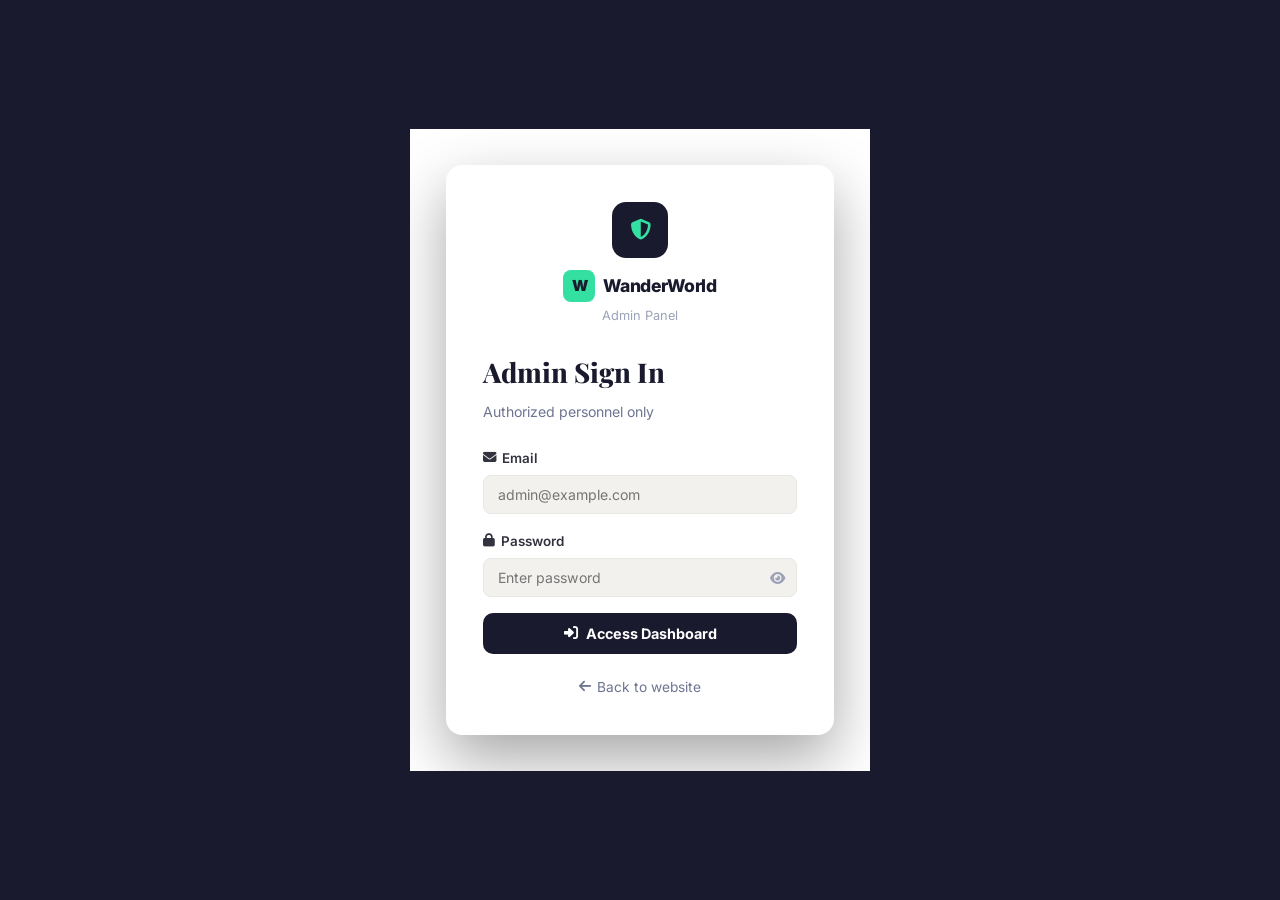
==== commit 876107ef: "Initial commit" ====
--- a/pages/admin-dashboard.html
+++ b/pages/admin-dashboard.html
@@ -7,16 +7,16 @@
   <link rel="stylesheet" href="../css/main.css" />
   <link rel="stylesheet" href="../css/portal.css" />
   <link rel="stylesheet" href="../css/admin.css" />
-  <link href="https://fonts.googleapis.com/css2?family=Poppins:wght@300;400;500;600;700;800&display=swap" rel="stylesheet" />
+  <link rel="stylesheet" href="../css/animations.css" />
+  <link href="https://fonts.googleapis.com/css2?family=Inter:wght@400;500;600;700;800;900&family=Playfair+Display:wght@700;800&display=swap" rel="stylesheet" />
   <link rel="stylesheet" href="https://cdnjs.cloudflare.com/ajax/libs/font-awesome/6.4.0/css/all.min.css" />
 </head>
 <body class="portal-body admin-portal">
 
 <div class="portal-layout">
-  <!-- ADMIN SIDEBAR -->
   <aside class="sidebar admin-sidebar" id="sidebar">
     <div class="sidebar-header">
-      <a href="../index.html" class="logo sidebar-logo"><i class="fas fa-globe-americas"></i> WanderWorld</a>
+      <a href="../index.html" class="logo sidebar-logo"><span class="logo-icon">W</span> WanderWorld</a>
       <button class="sidebar-close" id="sidebarClose"><i class="fas fa-times"></i></button>
     </div>
     <div class="sidebar-user">
@@ -36,7 +36,6 @@
     </nav>
   </aside>
 
-  <!-- ADMIN MAIN CONTENT -->
   <main class="portal-main">
     <div class="portal-topbar admin-topbar">
       <button class="sidebar-toggle" id="sidebarToggle"><i class="fas fa-bars"></i></button>
@@ -51,45 +50,41 @@
     </div>
 
     <div class="portal-content">
-      <!-- Analytics Stats -->
       <div class="stats-row">
         <div class="stat-card">
-          <div class="stat-card-icon" style="background: linear-gradient(135deg,#667eea,#764ba2)"><i class="fas fa-map-marked-alt"></i></div>
+          <div class="stat-card-icon"><i class="fas fa-map-marked-alt"></i></div>
           <div class="stat-card-info">
             <span class="stat-card-num" id="totalDestinations">0</span>
             <span class="stat-card-label">Total Destinations</span>
           </div>
         </div>
         <div class="stat-card">
-          <div class="stat-card-icon" style="background: linear-gradient(135deg,#f093fb,#f5576c)"><i class="fas fa-users"></i></div>
+          <div class="stat-card-icon"><i class="fas fa-users"></i></div>
           <div class="stat-card-info">
             <span class="stat-card-num" id="totalUsers">0</span>
             <span class="stat-card-label">Registered Users</span>
           </div>
         </div>
         <div class="stat-card">
-          <div class="stat-card-icon" style="background: linear-gradient(135deg,#4facfe,#00f2fe)"><i class="fas fa-globe"></i></div>
+          <div class="stat-card-icon"><i class="fas fa-globe"></i></div>
           <div class="stat-card-info">
             <span class="stat-card-num" id="totalCountries">0</span>
             <span class="stat-card-label">Countries Covered</span>
           </div>
         </div>
         <div class="stat-card">
-          <div class="stat-card-icon" style="background: linear-gradient(135deg,#43e97b,#38f9d7)"><i class="fas fa-star"></i></div>
+          <div class="stat-card-icon"><i class="fas fa-star"></i></div>
           <div class="stat-card-info">
             <span class="stat-card-num" id="avgRating">0</span>
-            <span class="stat-card-label">Avg. Destination Rating</span>
+            <span class="stat-card-label">Avg. Rating</span>
           </div>
         </div>
       </div>
 
-      <!-- Charts Row -->
       <div class="admin-charts-row">
         <div class="admin-chart-card">
           <h3><i class="fas fa-chart-pie"></i> Destinations by Category</h3>
-          <div class="chart-container" id="categoryChart">
-            <!-- Chart filled by JS -->
-          </div>
+          <div class="chart-container" id="categoryChart"></div>
         </div>
         <div class="admin-chart-card">
           <h3><i class="fas fa-list"></i> Quick Actions</h3>
@@ -114,7 +109,6 @@
         </div>
       </div>
 
-      <!-- Recent Destinations Table -->
       <div class="admin-table-card">
         <div class="admin-table-header">
           <h3><i class="fas fa-map-marked-alt"></i> Recent Destinations</h3>
@@ -131,9 +125,7 @@
                 <th>Actions</th>
               </tr>
             </thead>
-            <tbody id="recentDestBody">
-              <!-- Filled by JS -->
-            </tbody>
+            <tbody id="recentDestBody"></tbody>
           </table>
         </div>
       </div>
@@ -141,19 +133,19 @@
   </main>
 </div>
 
-<!-- EDIT MODAL -->
 <div class="modal-overlay" id="editModal" style="display:none;">
   <div class="modal">
     <div class="modal-header">
       <h3 id="modalTitle">Edit Destination</h3>
       <button class="modal-close" onclick="closeModal()"><i class="fas fa-times"></i></button>
     </div>
-    <div class="modal-body" id="modalBody"><!-- Filled by JS --></div>
+    <div class="modal-body" id="modalBody"></div>
   </div>
 </div>
 
 <script src="../js/data.js"></script>
 <script src="../js/auth.js"></script>
 <script src="../js/admin.js"></script>
+<script src="../js/animations.js"></script>
 </body>
 </html>
--- a/css/main.css
+++ b/css/main.css
@@ -1,59 +1,66 @@
-/* =============================================
-   WANDERWORLD – MAIN STYLESHEET
-   ============================================= */
-
-/* CSS Variables */
+/* ===========================================
+   WANDERWORLD – Main Stylesheet
+   Clean, editorial travel design
+   =========================================== */
+
+/* --- Design Tokens --- */
 :root {
-  --primary: #2563eb;
-  --primary-dark: #1d4ed8;
-  --primary-light: #eff6ff;
-  --secondary: #0ea5e9;
-  --accent: #f59e0b;
-  --danger: #ef4444;
-  --success: #10b981;
-  --text-primary: #1e293b;
-  --text-secondary: #64748b;
-  --text-muted: #94a3b8;
-  --bg-primary: #ffffff;
-  --bg-secondary: #f8fafc;
-  --bg-card: #ffffff;
-  --border: #e2e8f0;
-  --shadow-sm: 0 1px 3px rgba(0,0,0,.08);
-  --shadow: 0 4px 16px rgba(0,0,0,.10);
-  --shadow-lg: 0 10px 40px rgba(0,0,0,.15);
-  --shadow-xl: 0 20px 60px rgba(0,0,0,.20);
+  --green: #34e0a1;
+  --green-dark: #00aa6c;
+  --black: #1a1a2e;
+  --dark: #2d2d3f;
+  --text: #333340;
+  --text-light: #6e7491;
+  --text-muted: #9ca3b8;
+  --white: #ffffff;
+  --off-white: #faf9f7;
+  --warm-gray: #f3f1ee;
+  --border: #e8e6e1;
+  --border-light: #f0eee9;
+  --yellow: #ffc107;
+  --red: #ef4444;
+  --shadow-xs: 0 1px 2px rgba(0,0,0,.04);
+  --shadow-sm: 0 2px 8px rgba(0,0,0,.06);
+  --shadow: 0 4px 20px rgba(0,0,0,.08);
+  --shadow-lg: 0 8px 40px rgba(0,0,0,.10);
+  --shadow-xl: 0 16px 60px rgba(0,0,0,.14);
   --radius: 12px;
-  --radius-lg: 20px;
-  --radius-xl: 28px;
-  --transition: all .25s cubic-bezier(.4,0,.2,1);
-  --navbar-h: 70px;
-}
-
-/* Dark Mode */
+  --radius-lg: 16px;
+  --radius-xl: 24px;
+  --font: 'Inter', -apple-system, BlinkMacSystemFont, sans-serif;
+  --font-display: 'Playfair Display', Georgia, serif;
+  --transition: all .2s ease;
+  --navbar-h: 64px;
+}
+
+/* --- Dark Mode --- */
 body.dark-mode {
-  --text-primary: #f1f5f9;
-  --text-secondary: #94a3b8;
-  --text-muted: #64748b;
-  --bg-primary: #0f172a;
-  --bg-secondary: #1e293b;
-  --bg-card: #1e293b;
-  --border: #334155;
-  --shadow-sm: 0 1px 3px rgba(0,0,0,.3);
-  --shadow: 0 4px 16px rgba(0,0,0,.4);
-  --shadow-lg: 0 10px 40px rgba(0,0,0,.5);
-  --primary-light: #1e3a5f;
-}
-
-/* RESET & BASE */
+  --text: #e4e4ed;
+  --text-light: #a0a3b5;
+  --text-muted: #7a7d92;
+  --white: #1e1e2f;
+  --off-white: #252538;
+  --warm-gray: #2a2a42;
+  --border: #3a3a55;
+  --border-light: #32324a;
+  --black: #f0f0f5;
+  --dark: #d4d4e0;
+  --shadow-sm: 0 2px 8px rgba(0,0,0,.2);
+  --shadow: 0 4px 20px rgba(0,0,0,.25);
+  --shadow-lg: 0 8px 40px rgba(0,0,0,.3);
+}
+
+/* --- Reset & Base --- */
 *, *::before, *::after { box-sizing: border-box; margin: 0; padding: 0; }
 html { scroll-behavior: smooth; font-size: 16px; }
 body {
-  font-family: 'Poppins', sans-serif;
-  color: var(--text-primary);
-  background: var(--bg-primary);
-  line-height: 1.6;
+  font-family: var(--font);
+  color: var(--text);
+  background: var(--white);
+  line-height: 1.65;
   transition: background .3s, color .3s;
   overflow-x: hidden;
+  -webkit-font-smoothing: antialiased;
 }
 a { text-decoration: none; color: inherit; }
 img { max-width: 100%; display: block; }
@@ -61,13 +68,12 @@
 button { cursor: pointer; border: none; background: none; font-family: inherit; }
 input, select, textarea { font-family: inherit; }
 
-.container { max-width: 1280px; margin: 0 auto; padding: 0 24px; }
-.text-center { text-align: center; }
-.mt-40 { margin-top: 40px; }
-
-/* =============================================
-   NAVBAR
-   ============================================= */
+.container { max-width: 1200px; margin: 0 auto; padding: 0 24px; }
+
+
+/* ===========================================
+   NAVBAR – clean, minimal
+   =========================================== */
 .navbar {
   position: fixed;
   top: 0; left: 0; right: 0;
@@ -77,13 +83,12 @@
   transition: var(--transition);
 }
 .navbar.scrolled {
-  background: var(--bg-card);
-  box-shadow: var(--shadow);
-}
-.navbar.scrolled .logo,
-.navbar.scrolled .nav-links a { color: var(--text-primary); }
+  background: var(--white);
+  box-shadow: var(--shadow-sm);
+  border-bottom: 1px solid var(--border);
+}
 .nav-container {
-  max-width: 1280px;
+  max-width: 1200px;
   margin: 0 auto;
   padding: 0 24px;
   height: 100%;
@@ -92,8 +97,10 @@
   justify-content: space-between;
   gap: 24px;
 }
+
+/* Logo */
 .logo {
-  font-size: 1.4rem;
+  font-size: 1.25rem;
   font-weight: 800;
   color: #fff;
   display: flex;
@@ -101,437 +108,458 @@
   gap: 8px;
   white-space: nowrap;
   transition: var(--transition);
-}
-.logo i { color: var(--accent); }
+  letter-spacing: -.02em;
+}
+.logo-icon {
+  width: 32px; height: 32px;
+  background: var(--green);
+  border-radius: 8px;
+  display: inline-flex;
+  align-items: center;
+  justify-content: center;
+  font-weight: 900;
+  font-size: .95rem;
+  color: var(--black);
+}
+.navbar.scrolled .logo { color: var(--black); }
+
+/* Nav Links */
 .nav-links {
   display: flex;
   align-items: center;
-  gap: 8px;
+  gap: 4px;
 }
 .nav-links a {
-  color: rgba(255,255,255,.85);
+  color: rgba(255,255,255,.8);
   font-weight: 500;
-  font-size: .9rem;
+  font-size: .88rem;
   padding: 8px 14px;
   border-radius: 8px;
   transition: var(--transition);
 }
-.nav-links a:hover, .nav-links a.active {
+.nav-links a:hover,
+.nav-links a.active {
   color: #fff;
-  background: rgba(255,255,255,.15);
-}
+  background: rgba(255,255,255,.12);
+}
+.navbar.scrolled .nav-links a { color: var(--text-light); }
+.navbar.scrolled .nav-links a:hover,
+.navbar.scrolled .nav-links a.active { color: var(--black); background: var(--warm-gray); }
+
+/* Nav Buttons */
 .btn-nav-login {
-  background: rgba(255,255,255,.2) !important;
-  border: 1.5px solid rgba(255,255,255,.5) !important;
-  color: #fff !important;
+  color: rgba(255,255,255,.9) !important;
+  font-weight: 600 !important;
+}
+.btn-nav-register {
+  background: var(--green) !important;
+  color: var(--black) !important;
   border-radius: 8px !important;
-}
-.btn-nav-register {
-  background: var(--accent) !important;
-  color: #fff !important;
-  border-radius: 8px !important;
-  font-weight: 600 !important;
-}
-.btn-nav-login:hover { background: rgba(255,255,255,.35) !important; }
-.btn-nav-register:hover { background: #d97706 !important; }
-.nav-controls { display: flex; align-items: center; gap: 8px; }
+  font-weight: 700 !important;
+  padding: 8px 18px !important;
+}
+.btn-nav-register:hover { background: var(--green-dark) !important; color: #fff !important; }
+.navbar.scrolled .btn-nav-login { color: var(--text) !important; }
+.navbar.scrolled .btn-nav-register { background: var(--green) !important; color: var(--black) !important; }
+
+/* Nav controls */
+.nav-controls { display: flex; align-items: center; gap: 6px; }
 .dark-mode-toggle {
-  width: 38px; height: 38px;
+  width: 36px; height: 36px;
   border-radius: 50%;
-  background: rgba(255,255,255,.15);
+  background: rgba(255,255,255,.12);
   color: #fff;
   display: flex; align-items: center; justify-content: center;
-  font-size: .9rem;
-  transition: var(--transition);
-}
-.dark-mode-toggle:hover { background: rgba(255,255,255,.3); }
+  font-size: .85rem;
+  transition: var(--transition);
+}
+.dark-mode-toggle:hover { background: rgba(255,255,255,.25); }
+.navbar.scrolled .dark-mode-toggle { background: var(--warm-gray); color: var(--text); }
 .hamburger {
   display: none;
   flex-direction: column;
   gap: 5px;
   padding: 8px;
-  border-radius: 8px;
-  background: rgba(255,255,255,.15);
+  border-radius: 6px;
+  background: rgba(255,255,255,.12);
 }
 .hamburger span {
   display: block;
-  width: 20px; height: 2px;
+  width: 18px; height: 2px;
   background: #fff;
   border-radius: 2px;
   transition: var(--transition);
 }
-
-/* Scrolled navbar color fixes */
-.navbar.scrolled .btn-nav-login { color: var(--primary) !important; background: var(--primary-light) !important; border-color: var(--primary) !important; }
-.navbar.scrolled .btn-nav-register { color: #fff !important; }
-.navbar.scrolled .nav-links a { color: var(--text-secondary); }
-.navbar.scrolled .nav-links a:hover, .navbar.scrolled .nav-links a.active { color: var(--primary); background: var(--primary-light); }
-.navbar.scrolled .dark-mode-toggle { background: var(--bg-secondary); color: var(--text-primary); }
-.navbar.scrolled .hamburger { background: var(--bg-secondary); }
-.navbar.scrolled .hamburger span { background: var(--text-primary); }
-.navbar.scrolled .logo { color: var(--text-primary); }
-
-/* =============================================
-   HERO SECTION
-   ============================================= */
+.navbar.scrolled .hamburger { background: var(--warm-gray); }
+.navbar.scrolled .hamburger span { background: var(--text); }
+
+
+/* ===========================================
+   HERO SECTION – editorial, bold headline
+   =========================================== */
 .hero {
-  height: 100vh;
-  min-height: 680px;
+  height: 85vh;
+  min-height: 560px;
+  max-height: 780px;
   position: relative;
   display: flex;
   align-items: center;
   justify-content: center;
   text-align: center;
   overflow: hidden;
+  background: linear-gradient(135deg, #1a1a2e 0%, #16213e 40%, #0f3460 70%, #1a1a2e 100%);
 }
 .hero-slider { position: absolute; inset: 0; }
 .hero-slide {
   position: absolute; inset: 0;
   background-size: cover;
   background-position: center;
+  background-color: #1a1a2e;
   opacity: 0;
-  transition: opacity 1s ease;
+  transition: opacity 1.2s ease;
 }
 .hero-slide.active { opacity: 1; }
 .hero-overlay {
   position: absolute; inset: 0;
-  background: linear-gradient(to bottom, rgba(10,10,30,.5) 0%, rgba(10,10,30,.7) 100%);
+  background: linear-gradient(180deg, rgba(0,0,0,.35) 0%, rgba(0,0,0,.55) 100%);
 }
 .hero-content {
   position: relative;
   z-index: 2;
-  max-width: 800px;
+  max-width: 680px;
   padding: 0 24px;
 }
-.hero-badge {
-  display: inline-flex;
-  align-items: center;
-  gap: 6px;
-  background: rgba(245,158,11,.15);
-  border: 1px solid rgba(245,158,11,.4);
-  color: #fbbf24;
-  padding: 6px 16px;
-  border-radius: 999px;
-  font-size: .8rem;
-  font-weight: 600;
-  letter-spacing: .05em;
-  margin-bottom: 20px;
-}
 .hero-content h1 {
-  font-size: clamp(2.2rem, 6vw, 4rem);
+  font-family: var(--font-display);
+  font-size: clamp(2.4rem, 5.5vw, 3.8rem);
   font-weight: 800;
   color: #fff;
-  line-height: 1.15;
-  margin-bottom: 18px;
-}
-.gradient-text {
-  background: linear-gradient(135deg, #60a5fa, #a78bfa, #f59e0b);
-  -webkit-background-clip: text;
-  -webkit-text-fill-color: transparent;
-  background-clip: text;
+  line-height: 1.1;
+  margin-bottom: 16px;
+  letter-spacing: -.02em;
 }
 .hero-content p {
-  font-size: 1.1rem;
-  color: rgba(255,255,255,.8);
+  font-size: 1.05rem;
+  color: rgba(255,255,255,.78);
   margin-bottom: 32px;
-  max-width: 600px;
+  max-width: 520px;
   margin-left: auto;
   margin-right: auto;
-}
-.hero-search { margin-bottom: 36px; }
+  line-height: 1.6;
+}
+
+/* Search Box */
+.hero-search { margin-bottom: 0; }
 .search-box {
   display: flex;
   align-items: center;
-  background: #fff;
+  background: var(--white);
   border-radius: 999px;
-  padding: 8px 8px 8px 20px;
+  padding: 6px 6px 6px 20px;
   box-shadow: var(--shadow-xl);
-  max-width: 580px;
+  max-width: 520px;
   margin: 0 auto;
-  gap: 12px;
-}
-.search-box i { color: var(--text-muted); font-size: 1rem; flex-shrink: 0; }
+  gap: 10px;
+}
+.search-box i { color: var(--text-muted); font-size: .9rem; flex-shrink: 0; }
 .search-box input {
   flex: 1;
   border: none;
   outline: none;
-  font-size: .95rem;
-  color: var(--text-primary);
+  font-size: .9rem;
+  color: var(--text);
   background: transparent;
   min-width: 0;
 }
 .search-box button {
-  background: var(--primary);
-  color: #fff;
-  padding: 10px 24px;
+  background: var(--green);
+  color: var(--black);
+  padding: 10px 22px;
   border-radius: 999px;
-  font-weight: 600;
-  font-size: .9rem;
+  font-weight: 700;
+  font-size: .85rem;
   transition: var(--transition);
   white-space: nowrap;
   flex-shrink: 0;
 }
-.search-box button:hover { background: var(--primary-dark); }
-.hero-stats {
-  display: flex;
-  align-items: center;
-  justify-content: center;
-  gap: 24px;
-  flex-wrap: wrap;
-}
-.stat { display: flex; flex-direction: column; align-items: center; }
-.stat-num { font-size: 1.5rem; font-weight: 800; color: #fff; }
-.stat-label { font-size: .75rem; color: rgba(255,255,255,.7); font-weight: 500; }
-.stat-divider { width: 1px; height: 40px; background: rgba(255,255,255,.3); }
+.search-box button:hover { background: var(--green-dark); color: #fff; }
+
+/* Scroll indicator */
 .hero-scroll-indicator {
   position: absolute;
-  bottom: 32px;
+  bottom: 28px;
   left: 50%;
   transform: translateX(-50%);
-  display: flex;
-  flex-direction: column;
-  align-items: center;
-  gap: 6px;
-  color: rgba(255,255,255,.6);
-  font-size: .75rem;
+  color: rgba(255,255,255,.5);
+  font-size: 1rem;
   z-index: 2;
-  animation: bounce 2s infinite;
-}
-.hero-scroll-indicator i { font-size: .9rem; }
-@keyframes bounce {
+  animation: float 2.5s ease-in-out infinite;
+}
+@keyframes float {
   0%,100% { transform: translateX(-50%) translateY(0); }
-  50% { transform: translateX(-50%) translateY(6px); }
-}
+  50% { transform: translateX(-50%) translateY(8px); }
+}
+
+/* Slider dots */
 .slider-dots {
   position: absolute;
-  bottom: 80px;
+  bottom: 60px;
   left: 50%;
   transform: translateX(-50%);
   display: flex;
-  gap: 8px;
+  gap: 6px;
   z-index: 2;
 }
 .slider-dot {
   width: 8px; height: 8px;
   border-radius: 999px;
-  background: rgba(255,255,255,.4);
+  background: rgba(255,255,255,.35);
   cursor: pointer;
   transition: var(--transition);
 }
 .slider-dot.active { background: #fff; width: 24px; }
 
-/* =============================================
-   SECTION HEADERS
-   ============================================= */
-.section-header {
-  text-align: center;
-  margin-bottom: 48px;
-}
+
+/* ===========================================
+   CATEGORY TABS – horizontal pills
+   =========================================== */
+.categories-section {
+  padding: 0;
+  background: var(--white);
+  border-bottom: 1px solid var(--border);
+  position: sticky;
+  top: var(--navbar-h);
+  z-index: 100;
+}
+.category-tabs {
+  display: flex;
+  gap: 4px;
+  padding: 12px 0;
+  overflow-x: auto;
+  -webkit-overflow-scrolling: touch;
+  scrollbar-width: none;
+}
+.category-tabs::-webkit-scrollbar { display: none; }
+.category-tab {
+  display: flex;
+  align-items: center;
+  gap: 6px;
+  padding: 10px 20px;
+  border-radius: 999px;
+  font-size: .85rem;
+  font-weight: 600;
+  color: var(--text-light);
+  white-space: nowrap;
+  transition: var(--transition);
+  border: 1.5px solid transparent;
+}
+.category-tab:hover {
+  background: var(--warm-gray);
+  color: var(--text);
+  border-color: var(--border);
+}
+.category-tab i {
+  font-size: .85rem;
+}
+
+
+/* ===========================================
+   SECTION HEADERS – left aligned, editorial
+   =========================================== */
+.section-header-left {
+  margin-bottom: 36px;
+}
+.section-header-left h2 {
+  font-family: var(--font-display);
+  font-size: clamp(1.5rem, 3vw, 2.2rem);
+  font-weight: 800;
+  color: var(--black);
+  margin-bottom: 8px;
+  letter-spacing: -.02em;
+}
+.section-header-left p {
+  color: var(--text-light);
+  font-size: .95rem;
+  max-width: 520px;
+}
+
+/* Also keep .section-header centered for other pages */
+.section-header { text-align: center; margin-bottom: 48px; }
 .section-tag {
   display: inline-block;
-  background: var(--primary-light);
-  color: var(--primary);
+  background: rgba(52,224,161,.12);
+  color: var(--green-dark);
   padding: 5px 14px;
   border-radius: 999px;
-  font-size: .8rem;
+  font-size: .78rem;
   font-weight: 700;
-  letter-spacing: .06em;
+  letter-spacing: .05em;
   text-transform: uppercase;
   margin-bottom: 12px;
 }
 .section-header h2 {
-  font-size: clamp(1.6rem, 3vw, 2.4rem);
+  font-family: var(--font-display);
+  font-size: clamp(1.5rem, 3vw, 2.2rem);
   font-weight: 800;
-  color: var(--text-primary);
-  margin-bottom: 12px;
+  color: var(--black);
+  margin-bottom: 10px;
+  letter-spacing: -.02em;
 }
 .section-header p {
-  color: var(--text-secondary);
-  font-size: 1rem;
+  color: var(--text-light);
+  font-size: .95rem;
   max-width: 500px;
   margin: 0 auto;
 }
 
-/* =============================================
-   CATEGORIES SECTION
-   ============================================= */
-.categories-section { padding: 80px 0; background: var(--bg-secondary); }
-.categories-grid {
-  display: grid;
-  grid-template-columns: repeat(6, 1fr);
-  gap: 16px;
-}
-.category-card {
-  background: var(--bg-card);
-  border-radius: var(--radius);
-  padding: 24px 16px;
-  text-align: center;
-  box-shadow: var(--shadow-sm);
-  border: 1.5px solid var(--border);
-  transition: var(--transition);
-  color: var(--text-primary);
-  display: flex;
-  flex-direction: column;
-  align-items: center;
-  gap: 8px;
-}
-.category-card:hover {
-  transform: translateY(-6px);
-  box-shadow: var(--shadow-lg);
-  border-color: var(--primary);
-}
-.category-icon {
-  width: 56px; height: 56px;
-  background: linear-gradient(135deg, #2563eb, #0ea5e9);
-  border-radius: 16px;
-  display: flex;
-  align-items: center;
-  justify-content: center;
-  font-size: 1.4rem;
-  color: #fff;
-  margin-bottom: 4px;
-}
-.category-card h3 { font-size: .95rem; font-weight: 700; }
-.category-card span { font-size: .8rem; color: var(--text-muted); }
-
-/* =============================================
+
+/* ===========================================
    DESTINATION CARDS
-   ============================================= */
-.featured-section { padding: 80px 0; }
+   =========================================== */
+.featured-section { padding: 64px 0 80px; background: var(--off-white); }
 .destination-grid {
   display: grid;
   grid-template-columns: repeat(auto-fill, minmax(300px, 1fr));
   gap: 24px;
 }
 .dest-card {
-  background: var(--bg-card);
+  background: var(--white);
   border-radius: var(--radius-lg);
   overflow: hidden;
-  box-shadow: var(--shadow);
-  border: 1.5px solid var(--border);
+  box-shadow: var(--shadow-sm);
+  border: 1px solid var(--border);
   transition: var(--transition);
   position: relative;
 }
-.dest-card:hover { transform: translateY(-8px); box-shadow: var(--shadow-xl); }
-.dest-card-img-wrap { position: relative; height: 220px; overflow: hidden; }
+.dest-card:hover {
+  transform: translateY(-4px);
+  box-shadow: var(--shadow-lg);
+}
+.dest-card-img-wrap {
+  position: relative;
+  height: 200px;
+  overflow: hidden;
+  background: linear-gradient(135deg, #e8e6e1 0%, #f3f1ee 50%, #e8e6e1 100%);
+}
 .dest-card-img-wrap img {
   width: 100%; height: 100%;
   object-fit: cover;
-  transition: transform .6s ease;
-}
-.dest-card:hover .dest-card-img-wrap img { transform: scale(1.08); }
+  transition: transform .5s ease;
+}
+.dest-card:hover .dest-card-img-wrap img { transform: scale(1.05); }
 .dest-card-category {
   position: absolute;
-  top: 14px; left: 14px;
-  background: rgba(0,0,0,.55);
-  backdrop-filter: blur(6px);
-  color: #fff;
-  padding: 4px 12px;
-  border-radius: 999px;
-  font-size: .75rem;
-  font-weight: 600;
-  text-transform: capitalize;
+  top: 12px; left: 12px;
+  background: var(--white);
+  color: var(--text);
+  padding: 4px 10px;
+  border-radius: 6px;
+  font-size: .72rem;
+  font-weight: 700;
+  text-transform: uppercase;
+  letter-spacing: .04em;
+  box-shadow: var(--shadow-xs);
 }
 .dest-card-fav {
   position: absolute;
-  top: 14px; right: 14px;
-  width: 36px; height: 36px;
-  background: rgba(255,255,255,.9);
+  top: 12px; right: 12px;
+  width: 34px; height: 34px;
+  background: var(--white);
   border-radius: 50%;
   display: flex;
   align-items: center;
   justify-content: center;
-  font-size: .9rem;
+  font-size: .85rem;
   color: var(--text-muted);
-  box-shadow: var(--shadow-sm);
+  box-shadow: var(--shadow-xs);
   cursor: pointer;
   transition: var(--transition);
   border: none;
 }
-.dest-card-fav:hover, .dest-card-fav.active { color: #ef4444; background: #fff; }
-.dest-card-fav.active { color: #ef4444; }
-.dest-card-body { padding: 18px; }
+.dest-card-fav:hover, .dest-card-fav.active { color: var(--red); }
+.dest-card-body { padding: 16px 18px 18px; }
 .dest-card-rating {
   display: flex;
   align-items: center;
-  gap: 6px;
+  gap: 4px;
+  margin-bottom: 6px;
+}
+.stars { color: var(--yellow); font-size: .8rem; }
+.rating-num { font-size: .82rem; font-weight: 700; color: var(--text); margin-left: 2px; }
+.dest-card-body h3 {
+  font-size: 1.05rem;
+  font-weight: 700;
+  color: var(--black);
+  margin-bottom: 3px;
+}
+.dest-card-location {
+  display: flex;
+  align-items: center;
+  gap: 4px;
+  color: var(--text-muted);
+  font-size: .8rem;
   margin-bottom: 8px;
 }
-.stars { color: #f59e0b; font-size: .85rem; }
-.rating-num { font-size: .85rem; font-weight: 600; color: var(--text-primary); }
-.dest-card-body h3 {
-  font-size: 1.1rem;
-  font-weight: 700;
-  color: var(--text-primary);
-  margin-bottom: 4px;
-}
-.dest-card-location {
-  display: flex;
-  align-items: center;
-  gap: 5px;
-  color: var(--text-muted);
-  font-size: .82rem;
-  margin-bottom: 10px;
-}
-.dest-card-location i { color: var(--primary); }
+.dest-card-location i { color: var(--green-dark); font-size: .7rem; }
 .dest-card-desc {
-  font-size: .87rem;
-  color: var(--text-secondary);
-  line-height: 1.5;
-  margin-bottom: 16px;
+  font-size: .85rem;
+  color: var(--text-light);
+  line-height: 1.55;
+  margin-bottom: 14px;
   display: -webkit-box;
   -webkit-line-clamp: 2;
+  line-clamp: 2;
   -webkit-box-orient: vertical;
   overflow: hidden;
 }
-.dest-card-actions { display: flex; gap: 10px; }
+.dest-card-actions { display: flex; gap: 8px; }
 .btn-view-details {
   flex: 1;
   text-align: center;
-  padding: 10px;
-  background: var(--primary);
-  color: #fff;
-  border-radius: 10px;
+  padding: 9px;
+  background: var(--black);
+  color: var(--white);
+  border-radius: 8px;
   font-weight: 600;
-  font-size: .85rem;
-  transition: var(--transition);
-}
-.btn-view-details:hover { background: var(--primary-dark); }
-
-/* =============================================
+  font-size: .82rem;
+  transition: var(--transition);
+}
+.btn-view-details:hover { background: var(--green-dark); color: #fff; }
+
+/* See all link */
+.see-all-wrap { margin-top: 36px; text-align: center; }
+.btn-see-all {
+  display: inline-flex;
+  align-items: center;
+  gap: 8px;
+  color: var(--green-dark);
+  font-weight: 700;
+  font-size: .9rem;
+  transition: var(--transition);
+}
+.btn-see-all:hover { gap: 12px; color: var(--black); }
+.btn-see-all i { font-size: .8rem; transition: var(--transition); }
+
+
+/* ===========================================
    BUTTONS
-   ============================================= */
+   =========================================== */
 .btn-primary {
   display: inline-flex;
   align-items: center;
   gap: 8px;
-  background: var(--primary);
-  color: #fff;
+  background: var(--green);
+  color: var(--black);
   padding: 12px 28px;
   border-radius: 10px;
-  font-weight: 600;
-  font-size: .95rem;
+  font-weight: 700;
+  font-size: .9rem;
   transition: var(--transition);
   border: none;
   cursor: pointer;
 }
-.btn-primary:hover { background: var(--primary-dark); transform: translateY(-2px); box-shadow: 0 8px 20px rgba(37,99,235,.3); }
-.btn-secondary {
-  display: inline-flex;
-  align-items: center;
-  gap: 8px;
-  background: var(--bg-secondary);
-  color: var(--text-primary);
-  padding: 12px 28px;
-  border-radius: 10px;
-  font-weight: 600;
-  font-size: .95rem;
-  transition: var(--transition);
-  border: 1.5px solid var(--border);
-  cursor: pointer;
-}
-.btn-secondary:hover { background: var(--border); }
-.btn-secondary-outline {
+.btn-primary:hover { background: var(--green-dark); color: #fff; transform: translateY(-1px); box-shadow: var(--shadow); }
+.btn-outline {
   display: inline-flex;
   align-items: center;
   gap: 8px;
@@ -540,9 +568,39 @@
   padding: 12px 28px;
   border-radius: 10px;
   font-weight: 600;
-  font-size: .95rem;
-  transition: var(--transition);
-  border: 2px solid rgba(255,255,255,.5);
+  font-size: .9rem;
+  transition: var(--transition);
+  border: 2px solid rgba(255,255,255,.4);
+  cursor: pointer;
+}
+.btn-outline:hover { border-color: #fff; background: rgba(255,255,255,.1); }
+.btn-secondary {
+  display: inline-flex;
+  align-items: center;
+  gap: 8px;
+  background: var(--warm-gray);
+  color: var(--text);
+  padding: 12px 28px;
+  border-radius: 10px;
+  font-weight: 600;
+  font-size: .9rem;
+  transition: var(--transition);
+  border: 1px solid var(--border);
+  cursor: pointer;
+}
+.btn-secondary:hover { background: var(--border); }
+.btn-secondary-outline {
+  display: inline-flex;
+  align-items: center;
+  gap: 8px;
+  background: transparent;
+  color: #fff;
+  padding: 12px 28px;
+  border-radius: 10px;
+  font-weight: 600;
+  font-size: .9rem;
+  transition: var(--transition);
+  border: 2px solid rgba(255,255,255,.4);
   cursor: pointer;
 }
 .btn-secondary-outline:hover { border-color: #fff; background: rgba(255,255,255,.1); }
@@ -550,119 +608,204 @@
   display: inline-flex;
   align-items: center;
   gap: 8px;
-  background: var(--danger);
+  background: var(--red);
   color: #fff;
   padding: 10px 20px;
   border-radius: 8px;
   font-weight: 600;
-  font-size: .9rem;
+  font-size: .85rem;
   transition: var(--transition);
   border: none;
   cursor: pointer;
 }
 .btn-danger:hover { background: #dc2626; }
-.btn-sm { padding: 8px 16px !important; font-size: .85rem !important; }
+.btn-sm { padding: 8px 16px !important; font-size: .82rem !important; }
 .btn-text {
   display: inline-flex;
   align-items: center;
   gap: 6px;
-  color: var(--primary);
+  color: var(--green-dark);
   font-weight: 600;
-  font-size: .9rem;
+  font-size: .88rem;
   transition: var(--transition);
 }
 .btn-text:hover { gap: 10px; }
-
-/* =============================================
-   FEATURES SECTION
-   ============================================= */
-.features-section { padding: 80px 0; background: var(--bg-secondary); }
+.text-center { text-align: center; }
+.mt-40 { margin-top: 40px; }
+
+
+/* ===========================================
+   WHY SECTION (was Features)
+   =========================================== */
+.why-section { padding: 80px 0; background: var(--white); }
+.why-grid {
+  display: grid;
+  grid-template-columns: repeat(4, 1fr);
+  gap: 24px;
+}
+.why-card {
+  padding: 28px 24px;
+  border-radius: var(--radius-lg);
+  border: 1px solid var(--border);
+  transition: var(--transition);
+  background: var(--white);
+}
+.why-card:hover {
+  border-color: var(--green);
+  box-shadow: var(--shadow);
+}
+.why-number {
+  font-size: 2rem;
+  font-weight: 900;
+  color: var(--green);
+  margin-bottom: 12px;
+  font-family: var(--font-display);
+}
+.why-card h3 {
+  font-size: .95rem;
+  font-weight: 700;
+  color: var(--black);
+  margin-bottom: 8px;
+}
+.why-card p {
+  font-size: .85rem;
+  color: var(--text-light);
+  line-height: 1.6;
+}
+
+/* Keep .features-section & .features-grid for other pages using it */
+.features-section { padding: 80px 0; background: var(--off-white); }
 .features-grid {
   display: grid;
   grid-template-columns: repeat(4, 1fr);
   gap: 24px;
 }
 .feature-card {
-  background: var(--bg-card);
+  background: var(--white);
   border-radius: var(--radius-lg);
-  padding: 32px 24px;
+  padding: 28px 24px;
   text-align: center;
-  box-shadow: var(--shadow-sm);
-  border: 1.5px solid var(--border);
-  transition: var(--transition);
-}
-.feature-card:hover { transform: translateY(-6px); box-shadow: var(--shadow-lg); border-color: var(--primary); }
+  box-shadow: var(--shadow-xs);
+  border: 1px solid var(--border);
+  transition: var(--transition);
+}
+.feature-card:hover { transform: translateY(-4px); box-shadow: var(--shadow); border-color: var(--green); }
 .feature-icon {
-  width: 64px; height: 64px;
-  background: linear-gradient(135deg, var(--primary), var(--secondary));
-  border-radius: 20px;
+  width: 56px; height: 56px;
+  background: rgba(52,224,161,.12);
+  border-radius: 14px;
   display: flex;
   align-items: center;
   justify-content: center;
-  font-size: 1.5rem;
-  color: #fff;
-  margin: 0 auto 20px;
-}
-.feature-card h3 { font-size: 1rem; font-weight: 700; margin-bottom: 10px; }
-.feature-card p { font-size: .87rem; color: var(--text-secondary); line-height: 1.6; }
-
-/* =============================================
+  font-size: 1.3rem;
+  color: var(--green-dark);
+  margin: 0 auto 16px;
+}
+.feature-card h3 { font-size: .95rem; font-weight: 700; margin-bottom: 8px; }
+.feature-card p { font-size: .85rem; color: var(--text-light); line-height: 1.6; }
+
+
+/* ===========================================
    CTA SECTION
-   ============================================= */
+   =========================================== */
 .cta-section {
   padding: 80px 0;
-  background: linear-gradient(135deg, var(--primary), #7c3aed);
+  background: var(--black);
   position: relative;
   overflow: hidden;
 }
 .cta-section::before {
   content: '';
   position: absolute;
-  inset: 0;
-  background: url('data:image/svg+xml,<svg xmlns="http://www.w3.org/2000/svg" viewBox="0 0 100 100"><circle cx="20" cy="20" r="40" fill="rgba(255,255,255,.05)"/><circle cx="80" cy="80" r="40" fill="rgba(255,255,255,.05)"/></svg>');
+  top: -200px; right: -200px;
+  width: 500px; height: 500px;
+  border-radius: 50%;
+  background: rgba(52,224,161,.08);
+}
+.cta-section::after {
+  content: '';
+  position: absolute;
+  bottom: -150px; left: -150px;
+  width: 400px; height: 400px;
+  border-radius: 50%;
+  background: rgba(52,224,161,.06);
 }
 .cta-content {
   position: relative;
   text-align: center;
-}
-.cta-content h2 { font-size: 2.2rem; font-weight: 800; color: #fff; margin-bottom: 12px; }
-.cta-content p { color: rgba(255,255,255,.8); font-size: 1rem; margin-bottom: 32px; }
-.cta-actions { display: flex; gap: 16px; justify-content: center; flex-wrap: wrap; }
-.cta-actions .btn-primary { background: #fff; color: var(--primary); }
-.cta-actions .btn-primary:hover { background: #f0f4ff; box-shadow: 0 8px 20px rgba(0,0,0,.2); }
-
-/* =============================================
+  z-index: 1;
+}
+.cta-content h2 {
+  font-family: var(--font-display);
+  font-size: 2rem;
+  font-weight: 800;
+  color: #fff;
+  margin-bottom: 10px;
+}
+.cta-content p { color: rgba(255,255,255,.65); font-size: .95rem; margin-bottom: 28px; }
+.cta-actions { display: flex; gap: 14px; justify-content: center; flex-wrap: wrap; }
+
+
+/* ===========================================
    ABOUT SECTION
-   ============================================= */
-.about-section { padding: 80px 0; }
+   =========================================== */
+.about-section { padding: 80px 0; background: var(--off-white); }
 .about-grid {
   display: grid;
   grid-template-columns: 1fr 1fr;
-  gap: 64px;
+  gap: 56px;
   align-items: center;
 }
 .about-image-grid { position: relative; }
 .about-img-main {
   width: 100%;
   border-radius: var(--radius-xl);
-  box-shadow: var(--shadow-xl);
+  box-shadow: var(--shadow-lg);
   aspect-ratio: 4/3;
   object-fit: cover;
 }
 .about-img-secondary {
   position: absolute;
-  bottom: -24px;
-  right: -24px;
-  width: 48%;
+  bottom: -20px;
+  right: -20px;
+  width: 45%;
   border-radius: var(--radius-lg);
-  box-shadow: var(--shadow-xl);
-  border: 4px solid var(--bg-primary);
+  box-shadow: var(--shadow-lg);
+  border: 4px solid var(--off-white);
   aspect-ratio: 4/3;
   object-fit: cover;
 }
-.about-content { padding-left: 16px; }
-.about-content h2 { font-size: 2rem; font-weight: 800; color: var(--text-primary); margin-bottom: 16px; }
-.about-content p { color: var(--text-secondary); margin-bottom: 16px; line-height: 1.7; }
+.about-content h2 {
+  font-family: var(--font-display);
+  font-size: 1.8rem;
+  font-weight: 800;
+  color: var(--black);
+  margin-bottom: 16px;
+  letter-spacing: -.02em;
+}
+.about-content p {
+  color: var(--text-light);
+  margin-bottom: 14px;
+  line-height: 1.7;
+  font-size: .92rem;
+}
+.about-list {
+  margin-top: 20px;
+  display: flex;
+  flex-direction: column;
+  gap: 10px;
+}
+.about-list li {
+  display: flex;
+  align-items: center;
+  gap: 10px;
+  font-size: .88rem;
+  font-weight: 500;
+  color: var(--text);
+}
+.about-list li i { color: var(--green-dark); font-size: .8rem; }
+
+/* Keep old about-features for other pages */
 .about-features { display: grid; grid-template-columns: 1fr 1fr; gap: 10px; margin-top: 24px; }
 .about-feature {
   display: flex;
@@ -670,15 +813,16 @@
   gap: 8px;
   font-size: .88rem;
   font-weight: 500;
-  color: var(--text-primary);
-}
-.about-feature i { color: var(--success); font-size: .9rem; }
-
-/* =============================================
-   PAGE HERO
-   ============================================= */
+  color: var(--text);
+}
+.about-feature i { color: var(--green-dark); font-size: .85rem; }
+
+
+/* ===========================================
+   PAGE HERO (for sub-pages)
+   =========================================== */
 .page-hero {
-  min-height: 280px;
+  min-height: 260px;
   background-size: cover;
   background-position: center;
   position: relative;
@@ -690,74 +834,78 @@
 }
 .page-hero-overlay {
   position: absolute; inset: 0;
-  background: linear-gradient(to bottom, rgba(10,10,30,.65), rgba(10,10,30,.75));
+  background: linear-gradient(180deg, rgba(0,0,0,.4), rgba(0,0,0,.6));
 }
 .page-hero-content {
   position: relative;
   z-index: 2;
   color: #fff;
 }
-.page-hero-content h1 { font-size: 2.4rem; font-weight: 800; margin-bottom: 8px; }
-.page-hero-content p { color: rgba(255,255,255,.8); font-size: 1.05rem; }
-
-/* =============================================
+.page-hero-content h1 {
+  font-family: var(--font-display);
+  font-size: 2.2rem;
+  font-weight: 800;
+  margin-bottom: 6px;
+}
+.page-hero-content p { color: rgba(255,255,255,.75); font-size: 1rem; }
+
+
+/* ===========================================
    DESTINATIONS PAGE FILTER BAR
-   ============================================= */
-.destinations-page { padding: 48px 0 80px; }
+   =========================================== */
+.destinations-page { padding: 40px 0 80px; }
 .filter-bar {
   display: flex;
-  gap: 16px;
+  gap: 14px;
   align-items: center;
   flex-wrap: wrap;
-  background: var(--bg-card);
-  padding: 20px 24px;
+  background: var(--white);
+  padding: 16px 20px;
   border-radius: var(--radius-lg);
-  box-shadow: var(--shadow-sm);
-  border: 1.5px solid var(--border);
-  margin-bottom: 32px;
+  box-shadow: var(--shadow-xs);
+  border: 1px solid var(--border);
+  margin-bottom: 28px;
 }
 .search-filter {
   flex: 1;
-  min-width: 220px;
+  min-width: 200px;
   display: flex;
   align-items: center;
   gap: 10px;
-  background: var(--bg-secondary);
-  border: 1.5px solid var(--border);
+  background: var(--warm-gray);
+  border: 1px solid var(--border);
   border-radius: 10px;
   padding: 10px 14px;
 }
 .search-filter i { color: var(--text-muted); }
-.search-filter input { flex: 1; border: none; outline: none; background: transparent; color: var(--text-primary); font-size: .9rem; }
+.search-filter input { flex: 1; border: none; outline: none; background: transparent; color: var(--text); font-size: .88rem; }
 .filter-controls { display: flex; gap: 10px; flex-wrap: wrap; }
 .filter-controls select, select {
   padding: 10px 14px;
-  border: 1.5px solid var(--border);
+  border: 1px solid var(--border);
   border-radius: 10px;
-  background: var(--bg-secondary);
-  color: var(--text-primary);
-  font-size: .87rem;
+  background: var(--warm-gray);
+  color: var(--text);
+  font-size: .85rem;
   font-family: inherit;
   outline: none;
   cursor: pointer;
   transition: var(--transition);
 }
-.filter-controls select:focus { border-color: var(--primary); }
-.results-info { color: var(--text-muted); font-size: .87rem; margin-bottom: 16px; }
-.no-results {
-  text-align: center;
-  padding: 64px 24px;
-}
-.no-results i { font-size: 3rem; color: var(--text-muted); margin-bottom: 16px; }
-.no-results h3 { font-size: 1.2rem; color: var(--text-secondary); margin-bottom: 8px; }
-.no-results p { color: var(--text-muted); margin-bottom: 24px; }
-
-/* =============================================
+.filter-controls select:focus { border-color: var(--green-dark); }
+.results-info { color: var(--text-muted); font-size: .85rem; margin-bottom: 14px; }
+.no-results { text-align: center; padding: 64px 24px; }
+.no-results i { font-size: 2.5rem; color: var(--text-muted); margin-bottom: 14px; }
+.no-results h3 { font-size: 1.1rem; color: var(--text-light); margin-bottom: 6px; }
+.no-results p { color: var(--text-muted); margin-bottom: 20px; }
+
+
+/* ===========================================
    DESTINATION DETAIL PAGE
-   ============================================= */
+   =========================================== */
 .detail-hero {
-  height: 60vh;
-  min-height: 400px;
+  height: 55vh;
+  min-height: 380px;
   background-size: cover;
   background-position: center;
   position: relative;
@@ -767,224 +915,277 @@
 }
 .detail-hero-overlay {
   position: absolute; inset: 0;
-  background: linear-gradient(to top, rgba(0,0,0,.85) 0%, rgba(0,0,0,.2) 60%);
+  background: linear-gradient(to top, rgba(0,0,0,.8) 0%, rgba(0,0,0,.15) 60%);
 }
 .detail-hero-content {
   position: relative;
   z-index: 2;
   color: #fff;
-  padding: 40px 24px;
-  max-width: 1280px;
+  padding: 36px 24px;
+  max-width: 1200px;
   width: 100%;
   margin: 0 auto;
 }
-.detail-breadcrumb { font-size: .83rem; color: rgba(255,255,255,.7); margin-bottom: 10px; }
-.detail-breadcrumb a { color: rgba(255,255,255,.7); }
+.detail-breadcrumb { font-size: .82rem; color: rgba(255,255,255,.65); margin-bottom: 8px; }
+.detail-breadcrumb a { color: rgba(255,255,255,.65); }
 .detail-breadcrumb a:hover { color: #fff; }
-.detail-hero-content h1 { font-size: 2.4rem; font-weight: 800; margin-bottom: 10px; }
-.detail-meta { display: flex; gap: 20px; flex-wrap: wrap; align-items: center; }
-.detail-meta-item { display: flex; align-items: center; gap: 6px; font-size: .9rem; color: rgba(255,255,255,.85); }
-.detail-meta-item i { color: var(--accent); }
+.detail-hero-content h1 { font-family: var(--font-display); font-size: 2.2rem; font-weight: 800; margin-bottom: 10px; }
+.detail-meta { display: flex; gap: 18px; flex-wrap: wrap; align-items: center; }
+.detail-meta-item { display: flex; align-items: center; gap: 5px; font-size: .88rem; color: rgba(255,255,255,.82); }
+.detail-meta-item i { color: var(--yellow); }
 .detail-rating-badge {
   display: flex;
   align-items: center;
-  gap: 6px;
-  background: rgba(245,158,11,.2);
-  border: 1px solid rgba(245,158,11,.4);
-  color: #fbbf24;
-  padding: 5px 14px;
-  border-radius: 999px;
+  gap: 5px;
+  background: rgba(255,255,255,.12);
+  color: var(--yellow);
+  padding: 5px 12px;
+  border-radius: 6px;
   font-weight: 700;
-}
-
-.detail-content { padding: 48px 0 80px; }
+  font-size: .85rem;
+}
+
+.detail-content { padding: 40px 0 80px; }
 .detail-grid {
   display: grid;
-  grid-template-columns: 1fr 380px;
-  gap: 40px;
-}
-.detail-main {}
-.detail-main h2 { font-size: 1.4rem; font-weight: 700; margin-bottom: 16px; display: flex; align-items: center; gap: 8px; }
-.detail-main h2 i { color: var(--primary); }
-.detail-main p { color: var(--text-secondary); line-height: 1.8; margin-bottom: 24px; }
-.highlights-grid { display: grid; grid-template-columns: repeat(2, 1fr); gap: 10px; margin-bottom: 32px; }
+  grid-template-columns: 1fr 360px;
+  gap: 36px;
+}
+.detail-main h2 { font-size: 1.3rem; font-weight: 700; margin-bottom: 14px; display: flex; align-items: center; gap: 8px; }
+.detail-main h2 i { color: var(--green-dark); }
+.detail-main p { color: var(--text-light); line-height: 1.8; margin-bottom: 20px; font-size: .92rem; }
+.highlights-grid { display: grid; grid-template-columns: repeat(2, 1fr); gap: 8px; margin-bottom: 28px; }
 .highlight-item {
   display: flex;
   align-items: center;
   gap: 10px;
-  padding: 12px 16px;
-  background: var(--bg-secondary);
-  border-radius: 10px;
-  border: 1.5px solid var(--border);
-  font-size: .88rem;
+  padding: 10px 14px;
+  background: var(--warm-gray);
+  border-radius: 8px;
+  border: 1px solid var(--border);
+  font-size: .85rem;
   font-weight: 500;
 }
-.highlight-item i { color: var(--primary); }
-
-.detail-sidebar {}
+.highlight-item i { color: var(--green-dark); }
+
 .detail-info-card {
-  background: var(--bg-card);
+  background: var(--white);
   border-radius: var(--radius-lg);
-  padding: 24px;
-  box-shadow: var(--shadow);
-  border: 1.5px solid var(--border);
-  margin-bottom: 20px;
-}
-.detail-info-card h3 { font-size: 1.05rem; font-weight: 700; margin-bottom: 16px; }
+  padding: 22px;
+  box-shadow: var(--shadow-sm);
+  border: 1px solid var(--border);
+  margin-bottom: 18px;
+}
+.detail-info-card h3 { font-size: 1rem; font-weight: 700; margin-bottom: 14px; }
 .info-row {
   display: flex;
   align-items: center;
   gap: 12px;
-  padding: 12px 0;
-  border-bottom: 1px solid var(--border);
+  padding: 10px 0;
+  border-bottom: 1px solid var(--border-light);
 }
 .info-row:last-child { border-bottom: none; padding-bottom: 0; }
-.info-row-icon { width: 36px; height: 36px; background: var(--primary-light); border-radius: 10px; display: flex; align-items: center; justify-content: center; color: var(--primary); font-size: .9rem; flex-shrink: 0; }
-.info-row-text span:first-child { display: block; font-size: .75rem; color: var(--text-muted); font-weight: 500; }
-.info-row-text span:last-child { display: block; font-size: .9rem; font-weight: 600; color: var(--text-primary); }
-
-.detail-actions { display: flex; flex-direction: column; gap: 10px; }
+.info-row-icon {
+  width: 34px; height: 34px;
+  background: rgba(52,224,161,.1);
+  border-radius: 8px;
+  display: flex; align-items: center; justify-content: center;
+  color: var(--green-dark);
+  font-size: .85rem;
+  flex-shrink: 0;
+}
+.info-row-text span:first-child { display: block; font-size: .72rem; color: var(--text-muted); font-weight: 500; text-transform: uppercase; letter-spacing: .03em; }
+.info-row-text span:last-child { display: block; font-size: .88rem; font-weight: 600; color: var(--text); }
+
+.detail-actions { display: flex; flex-direction: column; gap: 8px; }
 .btn-fav-detail {
   display: flex;
   align-items: center;
   justify-content: center;
   gap: 8px;
-  padding: 12px;
-  border-radius: 10px;
+  padding: 11px;
+  border-radius: 8px;
   font-weight: 600;
-  font-size: .9rem;
-  border: 2px solid var(--border);
-  background: var(--bg-card);
-  color: var(--text-primary);
+  font-size: .88rem;
+  border: 1.5px solid var(--border);
+  background: var(--white);
+  color: var(--text);
   transition: var(--transition);
   cursor: pointer;
 }
-.btn-fav-detail:hover, .btn-fav-detail.active { border-color: #ef4444; color: #ef4444; background: #fff5f5; }
+.btn-fav-detail:hover, .btn-fav-detail.active { border-color: var(--red); color: var(--red); background: #fff5f5; }
 .btn-fav-detail.active i { animation: heartbeat .3s ease; }
 @keyframes heartbeat {
   0% { transform: scale(1); }
-  50% { transform: scale(1.3); }
+  50% { transform: scale(1.25); }
   100% { transform: scale(1); }
 }
 
-/* =============================================
+
+/* ===========================================
    FOOTER
-   ============================================= */
-.footer { background: #0f172a; color: #94a3b8; padding: 64px 0 0; }
+   =========================================== */
+.footer { background: var(--black); color: var(--text-muted); padding: 56px 0 0; }
+body.dark-mode .footer { background: #0d0d1a; }
 .footer-grid {
   display: grid;
-  grid-template-columns: 2fr 1fr 1fr 1fr;
-  gap: 48px;
-  margin-bottom: 48px;
-}
-.footer-brand .logo { color: #fff; margin-bottom: 14px; font-size: 1.2rem; }
-.footer-brand p { font-size: .85rem; line-height: 1.7; max-width: 260px; }
-.social-links { display: flex; gap: 10px; margin-top: 20px; }
+  grid-template-columns: 1.8fr 1fr 1fr 1fr;
+  gap: 40px;
+  margin-bottom: 40px;
+}
+.footer-brand .logo { color: #fff; margin-bottom: 14px; font-size: 1.15rem; }
+.footer-brand .logo-icon { background: var(--green); }
+.footer-brand p { font-size: .84rem; line-height: 1.7; max-width: 280px; color: rgba(255,255,255,.45); }
+.social-links { display: flex; gap: 8px; margin-top: 18px; }
 .social-links a {
-  width: 36px; height: 36px;
-  background: rgba(255,255,255,.1);
+  width: 34px; height: 34px;
+  background: rgba(255,255,255,.08);
   border-radius: 8px;
   display: flex;
   align-items: center;
   justify-content: center;
-  font-size: .85rem;
-  color: #94a3b8;
-  transition: var(--transition);
-}
-.social-links a:hover { background: var(--primary); color: #fff; }
-.footer-links h4 { font-size: .95rem; font-weight: 700; color: #fff; margin-bottom: 18px; }
-.footer-links ul { display: flex; flex-direction: column; gap: 10px; }
-.footer-links a { font-size: .85rem; transition: var(--transition); }
-.footer-links a:hover { color: #fff; }
+  font-size: .8rem;
+  color: rgba(255,255,255,.45);
+  transition: var(--transition);
+}
+.social-links a:hover { background: var(--green); color: var(--black); }
+.footer-links h4 { font-size: .88rem; font-weight: 700; color: #fff; margin-bottom: 16px; }
+.footer-links ul { display: flex; flex-direction: column; gap: 9px; }
+.footer-links a { font-size: .84rem; color: rgba(255,255,255,.45); transition: var(--transition); }
+.footer-links a:hover { color: var(--green); }
 .footer-bottom {
-  border-top: 1px solid rgba(255,255,255,.1);
-  padding: 20px 0;
+  border-top: 1px solid rgba(255,255,255,.08);
+  padding: 18px 0;
   text-align: center;
-  font-size: .83rem;
-}
-
-/* =============================================
-   ALERTS
-   ============================================= */
+  font-size: .8rem;
+  color: rgba(255,255,255,.3);
+}
+
+
+/* ===========================================
+   ALERTS & FORMS
+   =========================================== */
 .alert {
   padding: 12px 16px;
-  border-radius: 10px;
-  font-size: .88rem;
+  border-radius: 8px;
+  font-size: .86rem;
   font-weight: 500;
-  margin-bottom: 16px;
+  margin-bottom: 14px;
   display: flex;
   align-items: flex-start;
   gap: 10px;
 }
 .alert-error { background: #fef2f2; color: #dc2626; border: 1px solid #fecaca; }
 .alert-success { background: #f0fdf4; color: #16a34a; border: 1px solid #bbf7d0; }
-.alert-info { background: #eff6ff; color: #2563eb; border: 1px solid #bfdbfe; }
-
-/* FORM ELEMENTS (shared) */
-.form-group { margin-bottom: 18px; }
+.alert-info { background: #f0fdfa; color: var(--green-dark); border: 1px solid #99f6e4; }
+
+.form-group { margin-bottom: 16px; }
 .form-group label {
   display: flex;
   align-items: center;
   gap: 6px;
-  font-size: .85rem;
+  font-size: .84rem;
   font-weight: 600;
-  color: var(--text-primary);
-  margin-bottom: 7px;
+  color: var(--text);
+  margin-bottom: 6px;
 }
 .form-group input, .form-group select, .form-group textarea {
   width: 100%;
-  padding: 11px 14px;
-  border: 1.5px solid var(--border);
-  border-radius: 10px;
+  padding: 10px 14px;
+  border: 1px solid var(--border);
+  border-radius: 8px;
   font-family: inherit;
-  font-size: .9rem;
-  color: var(--text-primary);
-  background: var(--bg-secondary);
+  font-size: .88rem;
+  color: var(--text);
+  background: var(--warm-gray);
   outline: none;
   transition: var(--transition);
 }
 .form-group input:focus, .form-group select:focus, .form-group textarea:focus {
-  border-color: var(--primary);
-  background: var(--bg-card);
-  box-shadow: 0 0 0 3px rgba(37,99,235,.1);
-}
-.form-row { display: grid; grid-template-columns: 1fr 1fr; gap: 16px; }
-
-/* =============================================
+  border-color: var(--green-dark);
+  background: var(--white);
+  box-shadow: 0 0 0 3px rgba(0,170,108,.08);
+}
+.form-row { display: grid; grid-template-columns: 1fr 1fr; gap: 14px; }
+
+
+/* ===========================================
    TOAST NOTIFICATION
-   ============================================= */
+   =========================================== */
 .toast {
   position: fixed;
-  bottom: 24px;
-  right: 24px;
-  background: var(--text-primary);
-  color: var(--bg-card);
-  padding: 14px 20px;
-  border-radius: 12px;
+  bottom: 20px;
+  right: 20px;
+  background: var(--black);
+  color: #fff;
+  padding: 12px 18px;
+  border-radius: 10px;
   box-shadow: var(--shadow-xl);
   display: flex;
   align-items: center;
   gap: 10px;
-  font-size: .9rem;
+  font-size: .87rem;
   font-weight: 500;
   z-index: 9999;
   transform: translateY(100px);
   opacity: 0;
   transition: all .3s cubic-bezier(.34,1.56,.64,1);
-  max-width: 360px;
+  max-width: 340px;
 }
 .toast.show { transform: translateY(0); opacity: 1; }
-.toast.toast-success { background: var(--success); color: #fff; }
-.toast.toast-error { background: var(--danger); color: #fff; }
-.toast.toast-info { background: var(--primary); color: #fff; }
-
-/* Loading Spinner */
+.toast.toast-success { background: var(--green-dark); }
+.toast.toast-error { background: var(--red); }
+.toast.toast-info { background: var(--black); }
+
+/* Spinner */
 .spinner {
   display: inline-block;
-  width: 18px; height: 18px;
+  width: 16px; height: 16px;
   border: 2px solid rgba(255,255,255,.3);
   border-top-color: #fff;
   border-radius: 50%;
   animation: spin .6s linear infinite;
 }
 @keyframes spin { to { transform: rotate(360deg); } }
+
+
+/* ===========================================
+   CATEGORIES GRID (kept for destinations page)
+   =========================================== */
+.categories-grid {
+  display: grid;
+  grid-template-columns: repeat(6, 1fr);
+  gap: 14px;
+}
+.category-card {
+  background: var(--white);
+  border-radius: var(--radius);
+  padding: 22px 14px;
+  text-align: center;
+  box-shadow: var(--shadow-xs);
+  border: 1px solid var(--border);
+  transition: var(--transition);
+  color: var(--text);
+  display: flex;
+  flex-direction: column;
+  align-items: center;
+  gap: 6px;
+}
+.category-card:hover {
+  transform: translateY(-3px);
+  box-shadow: var(--shadow);
+  border-color: var(--green);
+}
+.category-icon {
+  width: 48px; height: 48px;
+  background: rgba(52,224,161,.1);
+  border-radius: 12px;
+  display: flex;
+  align-items: center;
+  justify-content: center;
+  font-size: 1.2rem;
+  color: var(--green-dark);
+  margin-bottom: 2px;
+}
+.category-card h3 { font-size: .88rem; font-weight: 700; }
+.category-card span { font-size: .75rem; color: var(--text-muted); }
--- a/css/portal.css
+++ b/css/portal.css
@@ -1,80 +1,86 @@
-/* =============================================
-   PORTAL (USER & ADMIN) STYLESHEET
-   ============================================= */
-
-.portal-body { background: var(--bg-secondary); min-height: 100vh; }
+/* ===========================================
+   PORTAL (User & Admin) – WanderWorld
+   =========================================== */
+
+.portal-body { background: var(--off-white, #faf9f7); min-height: 100vh; }
 .portal-layout { display: flex; min-height: 100vh; }
 
-/* =============================================
-   SIDEBAR
-   ============================================= */
+/* --- Sidebar --- */
 .sidebar {
-  width: 260px;
+  width: 256px;
   min-height: 100vh;
-  background: var(--bg-card);
-  border-right: 1.5px solid var(--border);
+  background: var(--white, #fff);
+  border-right: 1px solid var(--border, #e8e6e1);
   display: flex;
   flex-direction: column;
   position: fixed;
   top: 0; left: 0; bottom: 0;
   z-index: 500;
-  transition: transform .3s ease;
+  transition: transform .3s cubic-bezier(.16,1,.3,1);
   overflow-y: auto;
 }
 .sidebar-header {
-  padding: 20px 20px 0;
+  padding: 20px 18px 0;
   display: flex;
   align-items: center;
   justify-content: space-between;
 }
-.sidebar-logo { font-size: 1.1rem !important; color: var(--text-primary) !important; }
+.sidebar-logo { font-size: 1.05rem !important; color: var(--black, #1a1a2e) !important; }
 .sidebar-close {
   display: none;
-  width: 32px; height: 32px;
-  border-radius: 8px;
-  background: var(--bg-secondary);
-  color: var(--text-secondary);
-  align-items: center;
-  justify-content: center;
-  font-size: .85rem;
-  transition: var(--transition);
+  width: 30px; height: 30px;
+  border-radius: 8px;
+  background: var(--warm-gray, #f3f1ee);
+  color: var(--text-light, #6e7491);
+  align-items: center;
+  justify-content: center;
+  font-size: .82rem;
+  transition: all .2s;
 }
 .sidebar-close:hover { background: var(--border); }
+
 .sidebar-user {
   display: flex;
   align-items: center;
-  gap: 12px;
-  padding: 20px;
-  margin: 8px 12px;
-  background: var(--bg-secondary);
-  border-radius: var(--radius);
-  border: 1.5px solid var(--border);
+  gap: 11px;
+  padding: 16px;
+  margin: 12px 12px 4px;
+  background: var(--warm-gray, #f3f1ee);
+  border-radius: 12px;
+  border: 1px solid var(--border, #e8e6e1);
 }
 .sidebar-avatar {
-  width: 42px; height: 42px;
-  background: linear-gradient(135deg, #2563eb, #7c3aed);
-  border-radius: 12px;
-  display: flex;
-  align-items: center;
-  justify-content: center;
-  font-size: 1rem;
-  font-weight: 700;
-  color: #fff;
+  width: 40px; height: 40px;
+  background: var(--green, #34e0a1);
+  border-radius: 10px;
+  display: flex;
+  align-items: center;
+  justify-content: center;
+  font-size: .95rem;
+  font-weight: 700;
+  color: var(--black, #1a1a2e);
   flex-shrink: 0;
+}
+.admin-avatar {
+  background: var(--black, #1a1a2e) !important;
+  color: var(--green, #34e0a1) !important;
 }
 .sidebar-user-info { min-width: 0; }
 .sidebar-username {
   display: block;
-  font-size: .9rem;
-  font-weight: 700;
-  color: var(--text-primary);
+  font-size: .88rem;
+  font-weight: 700;
+  color: var(--black, #1a1a2e);
   white-space: nowrap;
   overflow: hidden;
   text-overflow: ellipsis;
 }
-.sidebar-role { display: block; font-size: .75rem; color: var(--text-muted); }
+.sidebar-role { display: block; font-size: .72rem; color: var(--text-muted, #9ca3b8); }
+.admin-role { color: var(--green-dark, #00aa6c) !important; }
+.admin-role i { font-size: .6rem; }
+
 .sidebar-nav {
-  padding: 12px;
+  padding: 10px 12px;
   display: flex;
   flex-direction: column;
   gap: 2px;
@@ -83,25 +89,24 @@
 .sidebar-link {
   display: flex;
   align-items: center;
-  gap: 12px;
-  padding: 11px 14px;
-  border-radius: 10px;
-  color: var(--text-secondary);
-  font-size: .9rem;
+  gap: 11px;
+  padding: 10px 12px;
+  border-radius: 8px;
+  color: var(--text-light, #6e7491);
+  font-size: .86rem;
   font-weight: 500;
-  transition: var(--transition);
-}
-.sidebar-link i { width: 18px; text-align: center; font-size: .9rem; flex-shrink: 0; }
-.sidebar-link:hover { background: var(--bg-secondary); color: var(--text-primary); }
-.sidebar-link.active { background: var(--primary-light); color: var(--primary); font-weight: 600; }
-.sidebar-divider { height: 1px; background: var(--border); margin: 8px 0; }
-
-/* =============================================
-   MAIN CONTENT AREA
-   ============================================= */
+  transition: all .2s ease;
+}
+.sidebar-link i { width: 16px; text-align: center; font-size: .85rem; flex-shrink: 0; }
+.sidebar-link:hover { background: var(--warm-gray, #f3f1ee); color: var(--black, #1a1a2e); padding-left: 16px; }
+.sidebar-link.active { background: rgba(52,224,161,.1); color: var(--green-dark, #00aa6c); font-weight: 600; }
+.sidebar-divider { height: 1px; background: var(--border, #e8e6e1); margin: 6px 0; }
+
+
+/* --- Main Content --- */
 .portal-main {
   flex: 1;
-  margin-left: 260px;
+  margin-left: 256px;
   min-height: 100vh;
   display: flex;
   flex-direction: column;
@@ -110,253 +115,253 @@
   position: sticky;
   top: 0;
   z-index: 100;
-  background: var(--bg-card);
-  border-bottom: 1.5px solid var(--border);
-  padding: 14px 28px;
-  display: flex;
-  align-items: center;
-  gap: 16px;
-  box-shadow: var(--shadow-sm);
+  background: var(--white, #fff);
+  border-bottom: 1px solid var(--border, #e8e6e1);
+  padding: 12px 24px;
+  display: flex;
+  align-items: center;
+  gap: 14px;
+  box-shadow: var(--shadow-xs, 0 1px 2px rgba(0,0,0,.04));
 }
 .sidebar-toggle {
   display: none;
-  width: 38px; height: 38px;
-  border-radius: 10px;
-  background: var(--bg-secondary);
-  color: var(--text-primary);
-  align-items: center;
-  justify-content: center;
-  font-size: 1rem;
-  transition: var(--transition);
+  width: 36px; height: 36px;
+  border-radius: 8px;
+  background: var(--warm-gray, #f3f1ee);
+  color: var(--black, #1a1a2e);
+  align-items: center;
+  justify-content: center;
+  font-size: .95rem;
+  transition: all .2s;
   flex-shrink: 0;
 }
 .sidebar-toggle:hover { background: var(--border); }
 .portal-topbar-title { flex: 1; min-width: 0; }
 .portal-topbar-title h2 {
-  font-size: 1.15rem;
-  font-weight: 700;
-  color: var(--text-primary);
+  font-size: 1.1rem;
+  font-weight: 700;
+  color: var(--black, #1a1a2e);
   line-height: 1.2;
 }
-.portal-topbar-title span { font-size: .8rem; color: var(--text-muted); }
-.portal-topbar-actions { display: flex; align-items: center; gap: 10px; flex-shrink: 0; }
+.portal-topbar-title h2 i { color: var(--green-dark); font-size: .9rem; }
+.portal-topbar-title span { font-size: .78rem; color: var(--text-muted, #9ca3b8); }
+.portal-topbar-actions { display: flex; align-items: center; gap: 8px; flex-shrink: 0; }
 .portal-topbar-actions .dark-mode-toggle {
-  background: var(--bg-secondary);
-  color: var(--text-primary);
-  border: 1.5px solid var(--border);
-}
-.portal-content { flex: 1; padding: 28px; }
-
-/* =============================================
-   STATS CARDS
-   ============================================= */
+  background: var(--warm-gray, #f3f1ee);
+  color: var(--black, #1a1a2e);
+  border: 1px solid var(--border, #e8e6e1);
+}
+.portal-content { flex: 1; padding: 24px; }
+
+
+/* --- Stats Cards --- */
 .stats-row {
   display: grid;
   grid-template-columns: repeat(4, 1fr);
-  gap: 18px;
-  margin-bottom: 28px;
+  gap: 16px;
+  margin-bottom: 24px;
 }
 .stat-card {
-  background: var(--bg-card);
-  border-radius: var(--radius-lg);
-  padding: 20px;
+  background: var(--white, #fff);
+  border-radius: 14px;
+  padding: 18px;
   display: flex;
   align-items: center;
   gap: 14px;
-  box-shadow: var(--shadow-sm);
-  border: 1.5px solid var(--border);
-  transition: var(--transition);
+  box-shadow: var(--shadow-xs, 0 1px 2px rgba(0,0,0,.04));
+  border: 1px solid var(--border, #e8e6e1);
+  transition: transform .25s cubic-bezier(.16,1,.3,1), box-shadow .25s ease;
 }
 .stat-card:hover { transform: translateY(-3px); box-shadow: var(--shadow); }
 .stat-card-icon {
-  width: 48px; height: 48px;
-  border-radius: 14px;
-  display: flex;
-  align-items: center;
-  justify-content: center;
-  font-size: 1.2rem;
+  width: 44px; height: 44px;
+  border-radius: 12px;
+  display: flex;
+  align-items: center;
+  justify-content: center;
+  font-size: 1.1rem;
   color: #fff;
   flex-shrink: 0;
-}
-.stat-card-num { display: block; font-size: 1.5rem; font-weight: 800; color: var(--text-primary); line-height: 1.1; }
-.stat-card-label { display: block; font-size: .75rem; color: var(--text-muted); font-weight: 500; margin-top: 2px; }
-
-/* =============================================
-   PORTAL SECTIONS
-   ============================================= */
+  background: var(--black, #1a1a2e) !important;
+}
+.stat-card-num { display: block; font-size: 1.4rem; font-weight: 800; color: var(--black, #1a1a2e); line-height: 1.1; }
+.stat-card-label { display: block; font-size: .72rem; color: var(--text-muted, #9ca3b8); font-weight: 500; margin-top: 1px; }
+
+
+/* --- Portal Sections --- */
 .portal-section {
-  background: var(--bg-card);
-  border-radius: var(--radius-lg);
-  padding: 24px;
-  border: 1.5px solid var(--border);
-  margin-bottom: 24px;
-  box-shadow: var(--shadow-sm);
+  background: var(--white, #fff);
+  border-radius: 14px;
+  padding: 22px;
+  border: 1px solid var(--border, #e8e6e1);
+  margin-bottom: 20px;
+  box-shadow: var(--shadow-xs, 0 1px 2px rgba(0,0,0,.04));
 }
 .portal-section-header {
   display: flex;
   align-items: center;
   justify-content: space-between;
-  margin-bottom: 20px;
+  margin-bottom: 18px;
 }
 .portal-section-header h3 {
-  font-size: 1rem;
-  font-weight: 700;
-  color: var(--text-primary);
+  font-size: .95rem;
+  font-weight: 700;
+  color: var(--black, #1a1a2e);
   display: flex;
   align-items: center;
   gap: 8px;
 }
-.portal-section-header h3 i { color: var(--primary); }
-
-/* =============================================
-   EMPTY STATE
-   ============================================= */
+.portal-section-header h3 i { color: var(--green-dark, #00aa6c); }
+
+
+/* --- Empty State --- */
 .empty-state {
   text-align: center;
-  padding: 48px 24px;
-  color: var(--text-muted);
-}
-.empty-state i { font-size: 3rem; margin-bottom: 16px; color: var(--text-muted); }
-.empty-state h4 { font-size: 1.05rem; color: var(--text-secondary); margin-bottom: 8px; }
-.empty-state p { font-size: .88rem; margin-bottom: 20px; }
-
-/* =============================================
-   PROFILE PAGE
-   ============================================= */
+  padding: 44px 24px;
+  color: var(--text-muted, #9ca3b8);
+}
+.empty-state i { font-size: 2.5rem; margin-bottom: 14px; color: var(--text-muted, #9ca3b8); }
+.empty-state h4 { font-size: 1rem; color: var(--text-light, #6e7491); margin-bottom: 6px; }
+.empty-state p { font-size: .86rem; margin-bottom: 18px; }
+
+
+/* --- Profile Page --- */
 .profile-grid {
   display: grid;
-  grid-template-columns: 300px 1fr;
-  gap: 24px;
+  grid-template-columns: 280px 1fr;
+  gap: 20px;
 }
 .profile-card {
-  background: var(--bg-card);
-  border-radius: var(--radius-lg);
-  padding: 28px;
-  border: 1.5px solid var(--border);
-  box-shadow: var(--shadow-sm);
+  background: var(--white, #fff);
+  border-radius: 14px;
+  padding: 24px;
+  border: 1px solid var(--border, #e8e6e1);
+  box-shadow: var(--shadow-xs, 0 1px 2px rgba(0,0,0,.04));
   text-align: center;
   height: fit-content;
 }
 .profile-avatar-large {
-  width: 80px; height: 80px;
-  background: linear-gradient(135deg, #2563eb, #7c3aed);
-  border-radius: 24px;
+  width: 72px; height: 72px;
+  background: var(--green, #34e0a1);
+  border-radius: 20px;
   display: inline-flex;
   align-items: center;
   justify-content: center;
-  font-size: 1.8rem;
+  font-size: 1.6rem;
   font-weight: 800;
-  color: #fff;
-  margin-bottom: 16px;
-}
-.profile-card h3 { font-size: 1.1rem; font-weight: 700; color: var(--text-primary); margin-bottom: 4px; }
-.profile-email { font-size: .83rem; color: var(--text-muted); margin-bottom: 12px; }
+  color: var(--black, #1a1a2e);
+  margin-bottom: 14px;
+}
+.profile-card h3 { font-size: 1.05rem; font-weight: 700; color: var(--black, #1a1a2e); margin-bottom: 3px; }
+.profile-email { font-size: .8rem; color: var(--text-muted, #9ca3b8); margin-bottom: 10px; }
 .profile-badge {
   display: inline-flex;
   align-items: center;
-  gap: 5px;
-  background: linear-gradient(135deg, #fef3c7, #fde68a);
-  color: #92400e;
+  gap: 4px;
+  background: rgba(52,224,161,.12);
+  color: var(--green-dark, #00aa6c);
   padding: 4px 12px;
   border-radius: 999px;
-  font-size: .75rem;
-  font-weight: 700;
-  margin-bottom: 6px;
-}
-.profile-since { font-size: .78rem; color: var(--text-muted); }
+  font-size: .72rem;
+  font-weight: 700;
+  margin-bottom: 5px;
+}
+.profile-since { font-size: .75rem; color: var(--text-muted, #9ca3b8); }
 .profile-quick-stats {
   display: flex;
   justify-content: center;
   gap: 24px;
-  margin-top: 20px;
-  padding-top: 20px;
-  border-top: 1px solid var(--border);
-}
-.profile-stat {}
-.profile-stat-num { display: block; font-size: 1.3rem; font-weight: 800; color: var(--text-primary); }
-.profile-stat-label { display: block; font-size: .75rem; color: var(--text-muted); }
+  margin-top: 18px;
+  padding-top: 18px;
+  border-top: 1px solid var(--border, #e8e6e1);
+}
+.profile-stat-num { display: block; font-size: 1.25rem; font-weight: 800; color: var(--black, #1a1a2e); }
+.profile-stat-label { display: block; font-size: .72rem; color: var(--text-muted, #9ca3b8); }
+
 .profile-edit-card {
-  background: var(--bg-card);
-  border-radius: var(--radius-lg);
-  padding: 28px;
-  border: 1.5px solid var(--border);
-  box-shadow: var(--shadow-sm);
-}
-.tabs { display: flex; gap: 4px; margin-bottom: 24px; background: var(--bg-secondary); padding: 4px; border-radius: 10px; }
+  background: var(--white, #fff);
+  border-radius: 14px;
+  padding: 24px;
+  border: 1px solid var(--border, #e8e6e1);
+  box-shadow: var(--shadow-xs, 0 1px 2px rgba(0,0,0,.04));
+}
+
+/* Tabs */
+.tabs { display: flex; gap: 4px; margin-bottom: 20px; background: var(--warm-gray, #f3f1ee); padding: 4px; border-radius: 10px; }
 .tab-btn {
   flex: 1;
-  padding: 8px 16px;
-  border-radius: 8px;
-  font-size: .88rem;
+  padding: 8px 14px;
+  border-radius: 8px;
+  font-size: .85rem;
   font-weight: 600;
-  color: var(--text-secondary);
+  color: var(--text-light, #6e7491);
   background: transparent;
-  transition: var(--transition);
+  transition: all .25s ease;
   font-family: inherit;
   cursor: pointer;
   border: none;
 }
-.tab-btn.active { background: var(--bg-card); color: var(--primary); box-shadow: var(--shadow-sm); }
+.tab-btn.active { background: var(--white, #fff); color: var(--green-dark, #00aa6c); box-shadow: var(--shadow-xs); }
 .tab-content { display: none; }
-.tab-content.active { display: block; }
-
-/* =============================================
-   MODAL
-   ============================================= */
+.tab-content.active { display: block; animation: fadeUp .3s ease both; }
+@keyframes fadeUp { from { opacity: 0; transform: translateY(8px); } to { opacity: 1; transform: translateY(0); } }
+
+
+/* --- Modal --- */
 .modal-overlay {
   position: fixed;
   inset: 0;
-  background: rgba(0,0,0,.6);
-  backdrop-filter: blur(4px);
+  background: rgba(0,0,0,.5);
+  backdrop-filter: blur(6px);
   z-index: 1000;
   display: flex;
   align-items: center;
   justify-content: center;
   padding: 20px;
-  animation: fadeIn .2s ease;
-}
-@keyframes fadeIn { from { opacity: 0; } to { opacity: 1; } }
+  animation: modalOverlayIn .25s ease;
+}
+@keyframes modalOverlayIn { from { opacity: 0; } to { opacity: 1; } }
 .modal {
-  background: var(--bg-card);
-  border-radius: var(--radius-xl);
+  background: var(--white, #fff);
+  border-radius: 18px;
   box-shadow: var(--shadow-xl);
   width: 100%;
-  max-width: 580px;
+  max-width: 560px;
   max-height: 90vh;
   overflow-y: auto;
-  animation: slideUp .25s ease;
-}
-@keyframes slideUp { from { transform: translateY(20px); opacity: 0; } to { transform: translateY(0); opacity: 1; } }
-.modal-large { max-width: 720px; }
-.modal-sm { max-width: 420px; }
+  animation: modalSlideUp .3s cubic-bezier(.16,1,.3,1);
+}
+@keyframes modalSlideUp { from { transform: translateY(24px) scale(.97); opacity: 0; } to { transform: translateY(0) scale(1); opacity: 1; } }
+.modal-large { max-width: 700px; }
+.modal-sm { max-width: 400px; }
 .modal-header {
   display: flex;
   align-items: center;
   justify-content: space-between;
-  padding: 20px 24px;
-  border-bottom: 1.5px solid var(--border);
-}
-.modal-header h3 { font-size: 1.05rem; font-weight: 700; display: flex; align-items: center; gap: 8px; }
+  padding: 18px 22px;
+  border-bottom: 1px solid var(--border, #e8e6e1);
+}
+.modal-header h3 { font-size: 1rem; font-weight: 700; display: flex; align-items: center; gap: 8px; }
 .modal-close {
-  width: 32px; height: 32px;
-  border-radius: 8px;
-  background: var(--bg-secondary);
-  color: var(--text-secondary);
-  display: flex;
-  align-items: center;
-  justify-content: center;
-  transition: var(--transition);
-  font-size: .85rem;
+  width: 30px; height: 30px;
+  border-radius: 8px;
+  background: var(--warm-gray, #f3f1ee);
+  color: var(--text-light, #6e7491);
+  display: flex;
+  align-items: center;
+  justify-content: center;
+  transition: all .2s;
+  font-size: .82rem;
   cursor: pointer;
   border: none;
 }
-.modal-close:hover { background: var(--border); color: var(--danger); }
-.modal-body { padding: 24px; }
+.modal-close:hover { background: #fee2e2; color: var(--red, #ef4444); }
+.modal-body { padding: 22px; }
 .modal-footer {
   display: flex;
   justify-content: flex-end;
-  gap: 10px;
-  margin-top: 24px;
-  padding-top: 16px;
-  border-top: 1.5px solid var(--border);
-}
+  gap: 8px;
+  margin-top: 20px;
+  padding-top: 14px;
+  border-top: 1px solid var(--border, #e8e6e1);
+}
--- a/css/admin.css
+++ b/css/admin.css
@@ -2,8 +2,24 @@
    ADMIN PORTAL STYLESHEET
    ============================================= */
 
-.admin-portal { background: #f0f2f8; }
-.admin-portal.dark-mode { background: #0a0f1e; }
+.admin-portal {
+  --bg-card: var(--white);
+  --bg-secondary: var(--warm-gray);
+  --text-primary: var(--text);
+  --text-secondary: var(--text-light);
+  --primary: #2563eb;
+  --primary-light: rgba(37,99,235,.08);
+  background: #f0f2f8;
+}
+.admin-portal.dark-mode {
+  --bg-card: var(--white);
+  --bg-secondary: var(--warm-gray);
+  --text-primary: var(--text);
+  --text-secondary: var(--text-light);
+  --primary: #60a5fa;
+  --primary-light: rgba(96,165,250,.1);
+  background: #0a0f1e;
+}
 .admin-sidebar { background: #0f172a; border-right-color: rgba(255,255,255,.06); }
 .admin-sidebar .logo { color: #fff !important; }
 .admin-sidebar .sidebar-user { background: rgba(255,255,255,.06); border-color: rgba(255,255,255,.1); }
--- a/css/animations.css
+++ b/css/animations.css
@@ -0,0 +1,172 @@
+/* ===========================================
+   ANIMATIONS – WanderWorld
+   ONLY hover effects & transitions
+   NO opacity:0, NO entrance animations
+   Page is always 100% visible
+   =========================================== */
+
+/* --- Navbar transition --- */
+.navbar {
+  transition: background .35s ease, box-shadow .35s ease, border-color .35s ease;
+}
+
+/* --- Card hover --- */
+.dest-card {
+  transition: transform .3s ease, box-shadow .3s ease;
+}
+.dest-card:hover {
+  transform: translateY(-6px);
+  box-shadow: 0 12px 40px rgba(0,0,0,.12);
+}
+
+/* Image zoom on card hover */
+.dest-card-img-wrap img {
+  transition: transform .5s ease;
+}
+.dest-card:hover .dest-card-img-wrap img {
+  transform: scale(1.06);
+}
+
+/* Favorite button */
+.dest-card-fav {
+  transition: transform .2s ease, color .2s ease, background .2s ease;
+}
+.dest-card-fav:hover {
+  transform: scale(1.15);
+}
+
+/* --- Category tab hover --- */
+.category-tab {
+  transition: background .2s ease, color .2s ease, border-color .2s ease, transform .2s ease;
+}
+.category-tab:hover {
+  transform: translateY(-2px);
+}
+
+/* --- Button interactions --- */
+.btn-primary,
+.btn-auth,
+.btn-view-details,
+.btn-see-all,
+.btn-outline,
+.btn-secondary {
+  transition: all .25s ease;
+}
+.btn-primary:active,
+.btn-auth:active,
+.btn-view-details:active {
+  transform: scale(.96);
+}
+
+/* Button shimmer on hover */
+.btn-view-details {
+  position: relative;
+  overflow: hidden;
+}
+.btn-view-details::after {
+  content: '';
+  position: absolute;
+  top: 0; left: -100%;
+  width: 100%; height: 100%;
+  background: linear-gradient(90deg, transparent, rgba(255,255,255,.15), transparent);
+  transition: left .5s ease;
+}
+.btn-view-details:hover::after {
+  left: 100%;
+}
+
+/* --- Why section hover --- */
+.why-number {
+  transition: transform .3s ease;
+}
+.why-card:hover .why-number {
+  transform: scale(1.15);
+}
+.why-card {
+  transition: border-color .25s ease, box-shadow .25s ease, transform .25s ease;
+}
+.why-card:hover {
+  transform: translateY(-4px);
+}
+
+/* --- Footer social hover --- */
+.social-links a {
+  transition: background .2s ease, color .2s ease, transform .25s ease;
+}
+.social-links a:hover {
+  transform: translateY(-3px) scale(1.1);
+}
+
+/* --- Search box focus --- */
+.search-box {
+  transition: box-shadow .3s ease;
+}
+.search-box:focus-within {
+  box-shadow: 0 0 0 3px rgba(52,224,161,.2), 0 16px 60px rgba(0,0,0,.14);
+}
+
+/* --- Input focus --- */
+.form-group input,
+.form-group select,
+.form-group textarea {
+  transition: border-color .25s ease, background .25s ease, box-shadow .25s ease;
+}
+
+/* --- Toast --- */
+.toast {
+  transition: all .4s ease;
+}
+
+/* --- Sidebar hover --- */
+.sidebar-link {
+  transition: background .2s ease, color .2s ease, padding-left .2s ease;
+}
+.sidebar-link:hover {
+  padding-left: 18px;
+}
+
+/* --- Stat card hover --- */
+.stat-card {
+  transition: transform .25s ease, box-shadow .25s ease;
+}
+.stat-card:hover {
+  transform: translateY(-3px);
+}
+
+/* --- Hero scroll indicator --- */
+.hero-scroll-indicator {
+  animation: indicatorBounce 2.5s ease-in-out infinite;
+}
+@keyframes indicatorBounce {
+  0%, 100% { opacity: .5; transform: translateX(-50%) translateY(0); }
+  50%      { opacity: 1;  transform: translateX(-50%) translateY(8px); }
+}
+
+/* --- Hero slider ken-burns --- */
+.hero-slide.active {
+  animation: kenBurns 14s ease-in-out infinite alternate;
+}
+@keyframes kenBurns {
+  from { transform: scale(1); }
+  to   { transform: scale(1.05); }
+}
+
+/* --- Skeleton loader --- */
+.skeleton {
+  background: linear-gradient(90deg, var(--warm-gray) 25%, #e8e6e0 50%, var(--warm-gray) 75%);
+  background-size: 200% 100%;
+  animation: shimmer 1.5s ease-in-out infinite;
+  border-radius: 8px;
+}
+@keyframes shimmer {
+  0%   { background-position: 200% 0; }
+  100% { background-position: -200% 0; }
+}
+
+/* --- Quick action hover --- */
+.quick-action-btn {
+  transition: all .25s ease;
+}
+.quick-action-btn:hover {
+  transform: translateY(-2px);
+}
